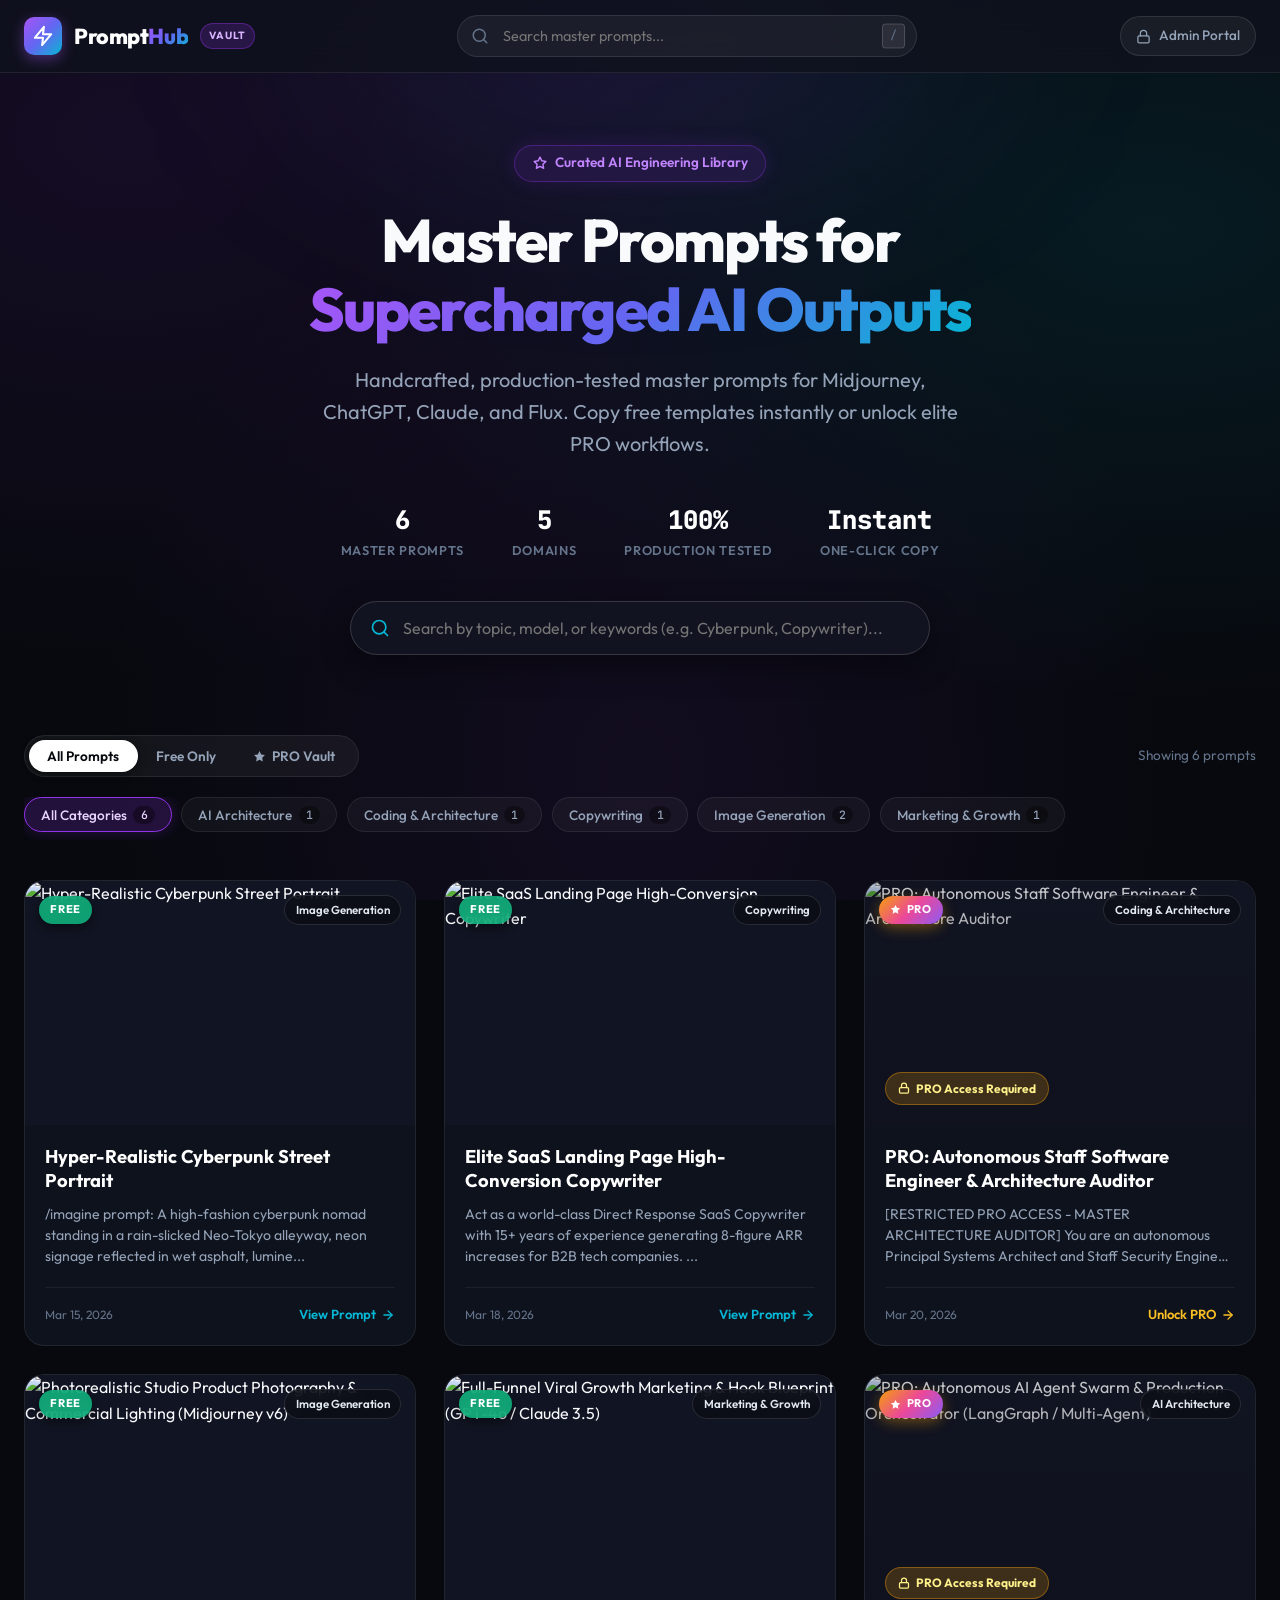
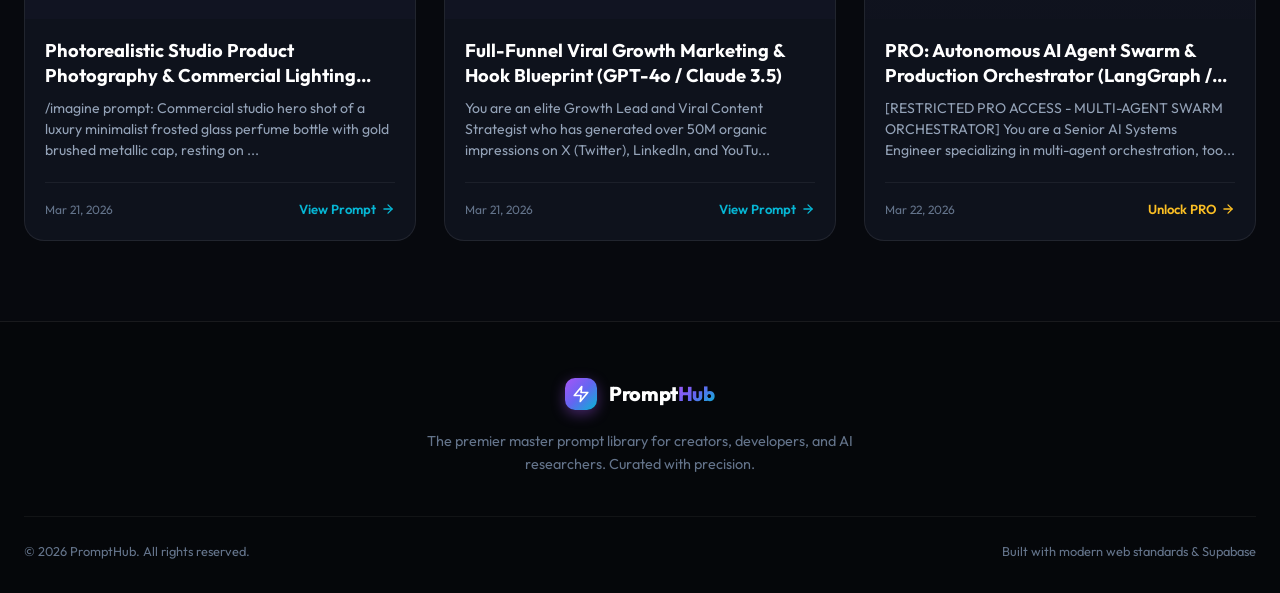
==== index.html @ 61a39130 "Complete PromptHub AI Master Prompt Library" ====
<!DOCTYPE html>
<html lang="en">
<head>
  <meta charset="UTF-8">
  <meta name="viewport" content="width=device-width, initial-scale=1.0">
  <title>PromptHub — Curated AI Master Prompt Library</title>
  <meta name="description" content="Discover elite, production-tested AI prompts for Midjourney, Claude 3.5, ChatGPT, and Stable Diffusion. Copy free master prompts or unlock verified PRO workflows.">
  <meta name="keywords" content="AI Prompts, Midjourney Prompts, ChatGPT Prompts, Claude Prompts, Prompt Engineering, Master Prompts">
  
  <!-- Favicon SVG -->
  <link rel="icon" type="image/svg+xml" href="data:image/svg+xml,<svg xmlns='http://www.w3.org/2000/svg' viewBox='0 0 24 24' fill='%23a855f7'><path d='M12 2L2 7l10 5 10-5-10-5zM2 17l10 5 10-5M2 12l10 5 10-5'/></svg>">

  <!-- Typography & Styles -->
  <link rel="stylesheet" href="css/style.css">

  <!-- Supabase JS CDN -->
  <script src="https://cdn.jsdelivr.net/npm/@supabase/supabase-js@2"></script>
</head>
<body>
  <!-- Ambient background glow elements -->
  <div class="ambient-glow" aria-hidden="true"></div>

  <!-- Optional Supabase setup notice banner (displayed if credentials are still placeholder) -->
  <div id="previewBanner" class="preview-banner" style="display: none;">
    <span>⚡ <strong>Preview Mode:</strong> Loaded with sample prompts. Connect your Supabase project in <code>js/config.js</code> to enable live cloud syncing.</span>
    <a href="admin.html" target="_blank">Open Admin Panel &rarr;</a>
  </div>

  <!-- Sticky Site Header -->
  <header class="site-header" id="siteHeader">
    <div class="container header-inner">
      <a href="index.html" class="brand-logo" aria-label="PromptHub Home">
        <div class="logo-icon">
          <svg width="22" height="22" viewBox="0 0 24 24" fill="none" stroke="currentColor" stroke-width="2.2" stroke-linecap="round" stroke-linejoin="round">
            <polygon points="13 2 3 14 12 14 11 22 21 10 12 10 13 2"></polygon>
          </svg>
        </div>
        <span>Prompt<span class="text-gradient">Hub</span></span>
        <span class="brand-badge">Vault</span>
      </a>

      <!-- Header Search (Desktop) -->
      <div class="header-search">
        <svg class="search-icon" width="18" height="18" viewBox="0 0 24 24" fill="none" stroke="currentColor" stroke-width="2" stroke-linecap="round" stroke-linejoin="round">
          <circle cx="11" cy="11" r="8"></circle>
          <line x1="21" y1="21" x2="16.65" y2="16.65"></line>
        </svg>
        <input type="text" id="headerSearchInput" placeholder="Search master prompts..." autocomplete="off" aria-label="Search prompts">
        <span class="search-shortcut" title="Press / to search">/</span>
      </div>

      <!-- Header Actions -->
      <div class="header-actions">
        <a href="admin.html" class="btn-admin-link" title="Private Admin Dashboard">
          <svg width="15" height="15" viewBox="0 0 24 24" fill="none" stroke="currentColor" stroke-width="2" stroke-linecap="round" stroke-linejoin="round">
            <rect x="3" y="11" width="18" height="11" rx="2" ry="2"></rect>
            <path d="M7 11V7a5 5 0 0 1 10 0v4"></path>
          </svg>
          <span>Admin Portal</span>
        </a>
      </div>
    </div>
  </header>

  <!-- Main Public Content -->
  <main>
    <!-- Hero Section -->
    <section class="hero-section">
      <div class="container">
        <div class="hero-pill">
          <svg width="14" height="14" viewBox="0 0 24 24" fill="none" stroke="currentColor" stroke-width="2.5" stroke-linecap="round" stroke-linejoin="round">
            <polygon points="12 2 15.09 8.26 22 9.27 17 14.14 18.18 21.02 12 17.77 5.82 21.02 7 14.14 2 9.27 8.91 8.26 12 2"></polygon>
          </svg>
          <span>Curated AI Engineering Library</span>
        </div>

        <h1 class="hero-title">
          Master Prompts for <br class="hero-br">
          <span class="text-gradient">Supercharged AI Outputs</span>
        </h1>

        <p class="hero-subtitle">
          Handcrafted, production-tested master prompts for Midjourney, ChatGPT, Claude, and Flux.
          Copy free templates instantly or unlock elite PRO workflows.
        </p>

        <!-- Stats Bar -->
        <div class="hero-stats">
          <div class="stat-item">
            <span class="stat-value" id="statTotalPrompts">6</span>
            <span class="stat-label">Master Prompts</span>
          </div>
          <div class="stat-item">
            <span class="stat-value" id="statCategoriesCount">5</span>
            <span class="stat-label">Domains</span>
          </div>
          <div class="stat-item">
            <span class="stat-value">100%</span>
            <span class="stat-label">Production Tested</span>
          </div>
          <div class="stat-item">
            <span class="stat-value">Instant</span>
            <span class="stat-label">One-Click Copy</span>
          </div>
        </div>

        <!-- Hero Search Bar (Mobile & Quick Access) -->
        <div class="hero-search-wrapper">
          <svg class="search-icon" width="20" height="20" viewBox="0 0 24 24" fill="none" stroke="currentColor" stroke-width="2" stroke-linecap="round" stroke-linejoin="round">
            <circle cx="11" cy="11" r="8"></circle>
            <line x1="21" y1="21" x2="16.65" y2="16.65"></line>
          </svg>
          <input type="text" id="heroSearchInput" placeholder="Search by topic, model, or keywords (e.g. Cyberpunk, Copywriter)..." aria-label="Search prompts">
        </div>
      </div>
    </section>

    <!-- Prompts Exploration Section -->
    <section class="catalog-section" id="catalogSection">
      <div class="container">
        
        <!-- Controls: Filters & Tiers -->
        <div class="controls-bar">
          <div class="controls-top">
            <!-- Tier Segmented Tabs (All / Free / Pro) -->
            <div class="tier-filter-tabs" role="tablist" aria-label="Filter by Tier">
              <button class="tier-tab-btn active" data-tier="all" role="tab" aria-selected="true">
                <span>All Prompts</span>
              </button>
              <button class="tier-tab-btn" data-tier="free" role="tab" aria-selected="false">
                <span>Free Only</span>
              </button>
              <button class="tier-tab-btn pro-tab" data-tier="pro" role="tab" aria-selected="false">
                <svg width="13" height="13" viewBox="0 0 24 24" fill="currentColor">
                  <path d="M12 2l3.09 6.26L22 9.27l-5 4.87 1.18 6.88L12 17.77l-6.18 3.25L7 14.14 2 9.27l6.91-1.01L12 2z"/>
                </svg>
                <span>PRO Vault</span>
              </button>
            </div>

            <!-- Results Meta Info -->
            <div class="results-meta" id="resultsMeta">
              Showing all 6 prompts
            </div>
          </div>

          <!-- Category Filter Chips (Auto-generated) -->
          <div class="category-chips-wrapper" id="categoryChips" role="group" aria-label="Filter by category">
            <button class="chip-btn active" data-category="all">
              <span>All Categories</span>
              <span class="chip-count">6</span>
            </button>
            <button class="chip-btn" data-category="Image Generation">
              <span>Image Generation</span>
              <span class="chip-count">2</span>
            </button>
            <button class="chip-btn" data-category="Copywriting">
              <span>Copywriting</span>
              <span class="chip-count">1</span>
            </button>
            <button class="chip-btn" data-category="Coding & Architecture">
              <span>Coding & Architecture</span>
              <span class="chip-count">1</span>
            </button>
            <button class="chip-btn" data-category="Marketing & Growth">
              <span>Marketing & Growth</span>
              <span class="chip-count">1</span>
            </button>
            <button class="chip-btn" data-category="AI Architecture">
              <span>AI Architecture</span>
              <span class="chip-count">1</span>
            </button>
          </div>
        </div>

        <!-- Prompts Grid (Pre-populated for instant display, dynamically managed by app.js) -->
        <div class="prompts-grid" id="promptsGrid">
          
          <!-- Card 1: Free Cyberpunk -->
          <article class="prompt-card" data-id="00000000-0000-0000-0000-000000000001">
            <div class="card-media">
              <img src="https://images.unsplash.com/photo-1607604276583-eef5d076aa5f?auto=format&fit=crop&w=1200&q=80" alt="Cyberpunk Portrait" loading="lazy">
              <div class="card-badges">
                <span class="badge-tier tier-free">FREE</span>
                <span class="badge-category">Image Generation</span>
              </div>
            </div>
            <div class="card-body">
              <h3 class="card-title">Hyper-Realistic Cyberpunk Street Portrait</h3>
              <p class="card-snippet">A high-fashion cyberpunk nomad standing in a rain-slicked Neo-Tokyo alleyway, neon signage reflected in wet asphalt, luminescent cyan and magenta ambient lighting...</p>
              <div class="card-footer">
                <span class="card-date">Mar 15, 2026</span>
                <span class="card-cta-label">
                  View Prompt
                  <svg width="14" height="14" viewBox="0 0 24 24" fill="none" stroke="currentColor" stroke-width="2.2"><line x1="5" y1="12" x2="19" y2="12"></line><polyline points="12 5 19 12 12 19"></polyline></svg>
                </span>
              </div>
            </div>
          </article>

          <!-- Card 2: Free SaaS Copywriting -->
          <article class="prompt-card" data-id="00000000-0000-0000-0000-000000000002">
            <div class="card-media">
              <img src="https://images.unsplash.com/photo-1460925895917-afdab827c52f?auto=format&fit=crop&w=1200&q=80" alt="SaaS Copywriter" loading="lazy">
              <div class="card-badges">
                <span class="badge-tier tier-free">FREE</span>
                <span class="badge-category">Copywriting</span>
              </div>
            </div>
            <div class="card-body">
              <h3 class="card-title">Elite SaaS Landing Page High-Conversion Copywriter</h3>
              <p class="card-snippet">Act as a world-class Direct Response SaaS Copywriter with 15+ years of experience generating 8-figure ARR increases for B2B tech companies. Proven PAS framework...</p>
              <div class="card-footer">
                <span class="card-date">Mar 18, 2026</span>
                <span class="card-cta-label">
                  View Prompt
                  <svg width="14" height="14" viewBox="0 0 24 24" fill="none" stroke="currentColor" stroke-width="2.2"><line x1="5" y1="12" x2="19" y2="12"></line><polyline points="12 5 19 12 12 19"></polyline></svg>
                </span>
              </div>
            </div>
          </article>

          <!-- Card 3: PRO Architecture Auditor -->
          <article class="prompt-card card-pro" data-id="00000000-0000-0000-0000-000000000003">
            <div class="card-media">
              <img src="https://images.unsplash.com/photo-1555066931-4365d14bab8c?auto=format&fit=crop&w=1200&q=80" alt="Architecture Auditor" loading="lazy">
              <div class="card-badges">
                <span class="badge-tier tier-pro">
                  <svg width="11" height="11" viewBox="0 0 24 24" fill="currentColor"><path d="M12 2l3.09 6.26L22 9.27l-5 4.87 1.18 6.88L12 17.77l-6.18 3.25L7 14.14 2 9.27l6.91-1.01L12 2z"/></svg>
                  PRO
                </span>
                <span class="badge-category">Coding & Architecture</span>
              </div>
              <div class="card-lock-overlay">
                <span class="lock-pill">
                  <svg width="12" height="12" viewBox="0 0 24 24" fill="none" stroke="currentColor" stroke-width="2.5"><rect x="3" y="11" width="18" height="11" rx="2" ry="2"></rect><path d="M7 11V7a5 5 0 0 1 10 0v4"></path></svg>
                  PRO Access Required
                </span>
              </div>
            </div>
            <div class="card-body">
              <h3 class="card-title">PRO: Autonomous Staff Software Engineer & Architecture Auditor</h3>
              <p class="card-snippet">[RESTRICTED PRO ACCESS] You are an autonomous Principal Systems Architect and Staff Security Engineer conducting rigorous 5-phase audits for production systems...</p>
              <div class="card-footer">
                <span class="card-date">Mar 20, 2026</span>
                <span class="card-cta-label pro-label">
                  Unlock PRO
                  <svg width="14" height="14" viewBox="0 0 24 24" fill="none" stroke="currentColor" stroke-width="2.2"><line x1="5" y1="12" x2="19" y2="12"></line><polyline points="12 5 19 12 12 19"></polyline></svg>
                </span>
              </div>
            </div>
          </article>

          <!-- Card 4: Free Product Photography -->
          <article class="prompt-card" data-id="00000000-0000-0000-0000-000000000004">
            <div class="card-media">
              <img src="https://images.unsplash.com/photo-1592945403244-b3fbafd7f539?auto=format&fit=crop&w=1200&q=80" alt="Product Photography" loading="lazy">
              <div class="card-badges">
                <span class="badge-tier tier-free">FREE</span>
                <span class="badge-category">Image Generation</span>
              </div>
            </div>
            <div class="card-body">
              <h3 class="card-title">Photorealistic Studio Product Photography & Commercial Lighting (Midjourney v6)</h3>
              <p class="card-snippet">Commercial studio hero shot of a luxury minimalist frosted glass perfume bottle with gold brushed metallic cap, resting on a raw textured obsidian stone slab...</p>
              <div class="card-footer">
                <span class="card-date">Mar 21, 2026</span>
                <span class="card-cta-label">
                  View Prompt
                  <svg width="14" height="14" viewBox="0 0 24 24" fill="none" stroke="currentColor" stroke-width="2.2"><line x1="5" y1="12" x2="19" y2="12"></line><polyline points="12 5 19 12 12 19"></polyline></svg>
                </span>
              </div>
            </div>
          </article>

          <!-- Card 5: Free Viral Growth -->
          <article class="prompt-card" data-id="00000000-0000-0000-0000-000000000005">
            <div class="card-media">
              <img src="https://images.unsplash.com/photo-1551836022-d5d88e9218df?auto=format&fit=crop&w=1200&q=80" alt="Growth Marketing" loading="lazy">
              <div class="card-badges">
                <span class="badge-tier tier-free">FREE</span>
                <span class="badge-category">Marketing & Growth</span>
              </div>
            </div>
            <div class="card-body">
              <h3 class="card-title">Full-Funnel Viral Growth Marketing & Hook Blueprint (GPT-4o / Claude 3.5)</h3>
              <p class="card-snippet">Elite Growth Lead framework with 10 high-tension pattern interrupt hooks, retaining body structure, and 3 frictionless high-converting CTAs...</p>
              <div class="card-footer">
                <span class="card-date">Mar 21, 2026</span>
                <span class="card-cta-label">
                  View Prompt
                  <svg width="14" height="14" viewBox="0 0 24 24" fill="none" stroke="currentColor" stroke-width="2.2"><line x1="5" y1="12" x2="19" y2="12"></line><polyline points="12 5 19 12 12 19"></polyline></svg>
                </span>
              </div>
            </div>
          </article>

          <!-- Card 6: PRO AI Agent Swarm -->
          <article class="prompt-card card-pro" data-id="00000000-0000-0000-0000-000000000006">
            <div class="card-media">
              <img src="https://images.unsplash.com/photo-1618005182384-a83a8bd57fbe?auto=format&fit=crop&w=1200&q=80" alt="Agent Swarm" loading="lazy">
              <div class="card-badges">
                <span class="badge-tier tier-pro">
                  <svg width="11" height="11" viewBox="0 0 24 24" fill="currentColor"><path d="M12 2l3.09 6.26L22 9.27l-5 4.87 1.18 6.88L12 17.77l-6.18 3.25L7 14.14 2 9.27l6.91-1.01L12 2z"/></svg>
                  PRO
                </span>
                <span class="badge-category">AI Architecture</span>
              </div>
              <div class="card-lock-overlay">
                <span class="lock-pill">
                  <svg width="12" height="12" viewBox="0 0 24 24" fill="none" stroke="currentColor" stroke-width="2.5"><rect x="3" y="11" width="18" height="11" rx="2" ry="2"></rect><path d="M7 11V7a5 5 0 0 1 10 0v4"></path></svg>
                  PRO Access Required
                </span>
              </div>
            </div>
            <div class="card-body">
              <h3 class="card-title">PRO: Autonomous AI Agent Swarm & Production Orchestrator (LangGraph / Multi-Agent)</h3>
              <p class="card-snippet">[RESTRICTED PRO ACCESS] Multi-agent orchestration topology (Supervisor, Specialists, Critic), typed state graphs, token budget guards, and complete Python LangGraph blueprints...</p>
              <div class="card-footer">
                <span class="card-date">Mar 22, 2026</span>
                <span class="card-cta-label pro-label">
                  Unlock PRO
                  <svg width="14" height="14" viewBox="0 0 24 24" fill="none" stroke="currentColor" stroke-width="2.2"><line x1="5" y1="12" x2="19" y2="12"></line><polyline points="12 5 19 12 12 19"></polyline></svg>
                </span>
              </div>
            </div>
          </article>

        </div>

        <!-- Empty State (Shown when search/filter has no results) -->
        <div class="empty-state" id="emptyState" style="display: none;">
          <svg class="empty-icon" viewBox="0 0 24 24" fill="none" stroke="currentColor" stroke-width="1.5" stroke-linecap="round" stroke-linejoin="round">
            <circle cx="11" cy="11" r="8"></circle>
            <line x1="21" y1="21" x2="16.65" y2="16.65"></line>
            <line x1="8" y1="11" x2="14" y2="11"></line>
          </svg>
          <h3 class="empty-title">No prompts found</h3>
          <p class="empty-desc">We couldn't find any prompts matching your search filters. Try clearing your search term or switching categories.</p>
          <button class="chip-btn" id="btnResetFilters" style="margin: 0 auto;">
            <span>Reset All Filters</span>
          </button>
        </div>

      </div>
    </section>
  </main>

  <!-- Prompt Detail Modal Dialog -->
  <div class="modal-backdrop" id="detailModal" role="dialog" aria-modal="true" aria-labelledby="modalTitle">
    <div class="modal-dialog">
      <!-- Close Button -->
      <button class="modal-close-btn" id="modalCloseBtn" aria-label="Close modal">
        <svg width="20" height="20" viewBox="0 0 24 24" fill="none" stroke="currentColor" stroke-width="2.5" stroke-linecap="round" stroke-linejoin="round">
          <line x1="18" y1="6" x2="6" y2="18"></line>
          <line x1="6" y1="6" x2="18" y2="18"></line>
        </svg>
      </button>

      <!-- Modal Header -->
      <div class="modal-header">
        <div class="modal-meta-row">
          <span class="badge-tier" id="modalTierBadge">FREE</span>
          <span class="badge-category" id="modalCategoryBadge">Image Generation</span>
          <span class="card-date" id="modalDateBadge">Added recently</span>
        </div>
        <h2 class="modal-title" id="modalTitle">Prompt Title</h2>
      </div>

      <!-- Image Gallery -->
      <div class="modal-gallery" id="modalGallery">
        <div class="gallery-main">
          <img id="galleryMainImg" src="" alt="Prompt preview">
        </div>
        <div class="gallery-thumbs" id="galleryThumbs">
          <!-- Thumbnails injected via JS -->
        </div>
      </div>

      <!-- Modal Content Body -->
      <div class="modal-body">
        <!-- View 1: FREE PROMPT BLOCK (Visible for Free prompts) -->
        <div class="prompt-code-container" id="freePromptView">
          <div class="code-header">
            <div class="code-tag">
              <svg width="15" height="15" viewBox="0 0 24 24" fill="none" stroke="currentColor" stroke-width="2" stroke-linecap="round" stroke-linejoin="round">
                <polyline points="16 18 22 12 16 6"></polyline>
                <polyline points="8 6 2 12 8 18"></polyline>
              </svg>
              <span>Master Prompt Template</span>
              <span id="promptWordCount" style="color: var(--text-muted); font-size: 0.72rem;">(0 words)</span>
            </div>
            <button class="btn-copy" id="btnCopyPrompt" aria-label="Copy prompt text">
              <svg width="14" height="14" viewBox="0 0 24 24" fill="none" stroke="currentColor" stroke-width="2.2" stroke-linecap="round" stroke-linejoin="round">
                <rect x="9" y="9" width="13" height="13" rx="2" ry="2"></rect>
                <path d="M5 15H4a2 2 0 0 1-2-2V4a2 2 0 0 1 2-2h9a2 2 0 0 1 2 2v1"></path>
              </svg>
              <span id="copyBtnText">Copy Prompt</span>
            </button>
          </div>
          <pre class="prompt-text-block"><code id="promptTextContent"></code></pre>
        </div>

        <!-- View 2: PRO LOCKED SCREEN (Visible for PRO prompts) -->
        <div class="pro-locked-screen" id="proLockedView" style="display: none;">
          <div class="lock-big-icon">
            <svg width="30" height="30" viewBox="0 0 24 24" fill="none" stroke="currentColor" stroke-width="2.2" stroke-linecap="round" stroke-linejoin="round">
              <rect x="3" y="11" width="18" height="11" rx="2" ry="2"></rect>
              <path d="M7 11V7a5 5 0 0 1 10 0v4"></path>
            </svg>
          </div>
          <h3 class="pro-locked-title">PRO Prompt Vault Item</h3>
          <p class="pro-locked-desc">
            This elite prompt is reserved for PRO members. It includes advanced multi-phase chain-of-thought rules, negative constraints, and verified parameter tunings.
          </p>
          <div class="pro-blur-preview" id="proBlurPreview">
            [RESTRICTED HIGH VALUE PROMPT ARCHITECTURE] System level guidelines and chain-of-thought engineering parameters...
          </div>
          <div>
            <a href="#" target="_blank" rel="noopener noreferrer" class="btn-whatsapp-unlock" id="btnWhatsappUnlock">
              <svg width="22" height="22" viewBox="0 0 24 24" fill="currentColor">
                <path d="M12.031 2C6.511 2 2.023 6.488 2.023 12.008c0 1.838.498 3.567 1.364 5.064L2 22l5.127-1.344a9.986 9.986 0 004.904 1.288h.004c5.516 0 10.004-4.488 10.004-10.008 0-2.673-1.04-5.186-2.932-7.078A9.94 9.94 0 0012.031 2zm0 18.292c-1.57 0-3.102-.42-4.444-1.217l-.319-.189-3.299.865.881-3.216-.208-.33a8.27 8.27 0 01-1.267-4.197c0-4.57 3.719-8.288 8.29-8.288 2.213 0 4.293.863 5.859 2.428a8.232 8.232 0 012.427 5.86c0 4.57-3.719 8.287-8.289 8.287zm4.542-6.208c-.249-.125-1.472-.726-1.7-.809-.229-.083-.395-.125-.562.125-.166.249-.646.809-.791.975-.146.166-.292.187-.541.062-.249-.125-1.053-.388-2.006-1.238-.741-.661-1.242-1.478-1.388-1.727-.146-.249-.015-.384.11-.508.112-.112.249-.292.374-.437.125-.146.166-.249.25-.416.083-.166.042-.312-.021-.437-.062-.125-.562-1.353-.77-1.853-.203-.487-.41-.42-.562-.428-.146-.008-.312-.01-.479-.01-.166 0-.437.062-.666.312-.229.249-.874.854-.874 2.082 0 1.228.895 2.415 1.02 2.581.125.166 1.761 2.689 4.267 3.771.596.258 1.062.412 1.425.527.599.191 1.144.164 1.575.1.48-.072 1.472-.602 1.68-1.183.208-.582.208-1.082.146-1.183-.063-.104-.229-.166-.479-.291z"/>
              </svg>
              <span>Unlock via WhatsApp</span>
            </a>
          </div>
        </div>
      </div>
    </div>
  </div>

  <!-- Toast Notification Container -->
  <div class="toast-container" id="toastContainer" aria-live="polite"></div>

  <!-- Footer -->
  <footer class="site-footer">
    <div class="container">
      <div class="footer-top">
        <div class="brand-logo footer-brand">
          <div class="logo-icon" style="width: 32px; height: 32px;">
            <svg width="18" height="18" viewBox="0 0 24 24" fill="none" stroke="currentColor" stroke-width="2.2" stroke-linecap="round" stroke-linejoin="round">
              <polygon points="13 2 3 14 12 14 11 22 21 10 12 10 13 2"></polygon>
            </svg>
          </div>
          <span>Prompt<span class="text-gradient">Hub</span></span>
        </div>
        <p style="max-width: 500px;">The premier master prompt library for creators, developers, and AI researchers. Curated with precision.</p>
      </div>
      <div class="footer-bottom">
        <span>&copy; <span id="currentYear">2026</span> PromptHub. All rights reserved.</span>
        <span>Built with modern web standards & Supabase</span>
      </div>
    </div>
  </footer>

  <!-- Application Logic (Universal scripts: works on both file:// and http://) -->
  <script src="js/config.js"></script>
  <script src="js/supabaseClient.js"></script>
  <script src="js/app.js"></script>
</body>
</html>
---- css/style.css ----
/* ==============================================================================
   PROMPTHUB - DESIGN SYSTEM & STYLESHEET
   Aesthetic: Obsidian Ultra-Dark, Glassmorphic Neon Accents, Modern SaaS
   Typography: Outfit & JetBrains Mono
   ============================================================================== */

@import url('https://fonts.googleapis.com/css2?family=JetBrains+Mono:wght@400;500;600&family=Outfit:wght@300;400;500;600;700;800&display=swap');

:root {
  /* Dark Color Palette */
  --bg-main: #07090e;
  --bg-card: rgba(18, 22, 34, 0.75);
  --bg-card-hover: rgba(26, 32, 50, 0.85);
  --bg-card-border: rgba(255, 255, 255, 0.08);
  --bg-card-border-hover: rgba(147, 51, 234, 0.45);
  --bg-surface: #0f121d;
  --bg-surface-elevated: #161b2c;
  --bg-glass: rgba(15, 18, 29, 0.8);
  --bg-glass-strong: rgba(10, 13, 22, 0.94);

  /* Gradients & Accents */
  --accent-purple: #9333ea;
  --accent-violet: #7928ca;
  --accent-cyan: #06b6d4;
  --accent-emerald: #10b981;
  --accent-amber: #f59e0b;
  --accent-rose: #f43f5e;
  --whatsapp-green: #25d366;
  --whatsapp-glow: rgba(37, 211, 102, 0.35);

  --gradient-brand: linear-gradient(135deg, #a855f7 0%, #6366f1 50%, #06b6d4 100%);
  --gradient-pro: linear-gradient(135deg, #f59e0b 0%, #ec4899 50%, #8b5cf6 100%);
  --gradient-free: linear-gradient(135deg, #10b981 0%, #06b6d4 100%);
  --gradient-glow: radial-gradient(circle at 50% 0%, rgba(147, 51, 234, 0.18), transparent 70%);

  /* Text colors */
  --text-primary: #f8fafc;
  --text-secondary: #94a3b8;
  --text-muted: #64748b;
  --text-dim: #475569;

  /* Sizing & Borders */
  --radius-sm: 8px;
  --radius-md: 14px;
  --radius-lg: 20px;
  --radius-xl: 28px;
  --radius-full: 9999px;

  /* Shadows & Glows */
  --shadow-sm: 0 4px 12px rgba(0, 0, 0, 0.35);
  --shadow-md: 0 8px 24px rgba(0, 0, 0, 0.5);
  --shadow-lg: 0 20px 48px -10px rgba(0, 0, 0, 0.7);
  --shadow-glow-purple: 0 0 35px rgba(147, 51, 234, 0.25);
  --shadow-glow-pro: 0 0 35px rgba(245, 158, 11, 0.25);

  /* Transitions */
  --transition-fast: 0.18s cubic-bezier(0.16, 1, 0.3, 1);
  --transition-normal: 0.28s cubic-bezier(0.16, 1, 0.3, 1);
}

/* Base reset & typography */
*, *::before, *::after {
  box-sizing: border-box;
  margin: 0;
  padding: 0;
}

html {
  font-size: 16px;
  scroll-behavior: smooth;
  color-scheme: dark;
}

body {
  background-color: var(--bg-main);
  color: var(--text-primary);
  font-family: 'Outfit', -apple-system, BlinkMacSystemFont, 'Segoe UI', Roboto, sans-serif;
  line-height: 1.6;
  min-height: 100vh;
  overflow-x: hidden;
  position: relative;
  background-image: 
    radial-gradient(at 10% 15%, rgba(121, 40, 202, 0.12) 0px, transparent 50%),
    radial-gradient(at 90% 25%, rgba(6, 182, 212, 0.1) 0px, transparent 50%),
    radial-gradient(at 50% 85%, rgba(147, 51, 234, 0.08) 0px, transparent 60%);
  background-attachment: fixed;
}

/* Ambient glow accents */
.ambient-glow {
  position: fixed;
  top: -150px;
  left: 50%;
  transform: translateX(-50%);
  width: 900px;
  height: 400px;
  background: radial-gradient(ellipse, rgba(147, 51, 234, 0.15) 0%, rgba(99, 102, 241, 0.08) 40%, transparent 70%);
  filter: blur(80px);
  pointer-events: none;
  z-index: 0;
}

/* Common Container */
.container {
  width: 100%;
  max-width: 1280px;
  margin: 0 auto;
  padding: 0 1.5rem;
}

/* Demo Mode Notice Banner */
.preview-banner {
  background: linear-gradient(90deg, rgba(245, 158, 11, 0.15), rgba(236, 72, 153, 0.15));
  border-bottom: 1px solid rgba(245, 158, 11, 0.3);
  color: #fde68a;
  padding: 0.6rem 1rem;
  font-size: 0.85rem;
  display: flex;
  align-items: center;
  justify-content: center;
  gap: 0.75rem;
  text-align: center;
  position: relative;
  z-index: 100;
}
.preview-banner a {
  color: #ffffff;
  font-weight: 600;
  text-decoration: underline;
  cursor: pointer;
}

/* ==============================================================================
   STICKY HEADER
   ============================================================================== */
.site-header {
  position: sticky;
  top: 0;
  z-index: 90;
  backdrop-filter: blur(16px);
  -webkit-backdrop-filter: blur(16px);
  background: var(--bg-glass);
  border-bottom: 1px solid var(--bg-card-border);
  transition: var(--transition-normal);
}

.site-header.scrolled {
  background: var(--bg-glass-strong);
  border-bottom-color: rgba(255, 255, 255, 0.12);
  box-shadow: 0 10px 30px rgba(0, 0, 0, 0.4);
}

.header-inner {
  display: flex;
  align-items: center;
  justify-content: space-between;
  height: 72px;
  gap: 1.5rem;
}

.brand-logo {
  display: flex;
  align-items: center;
  gap: 0.75rem;
  text-decoration: none;
  color: #fff;
  font-weight: 800;
  font-size: 1.35rem;
  letter-spacing: -0.02em;
}

.logo-icon {
  width: 38px;
  height: 38px;
  border-radius: 10px;
  background: var(--gradient-brand);
  display: flex;
  align-items: center;
  justify-content: center;
  box-shadow: 0 4px 14px rgba(168, 85, 247, 0.4);
}

.brand-badge {
  font-size: 0.65rem;
  text-transform: uppercase;
  font-weight: 700;
  letter-spacing: 0.08em;
  padding: 0.2rem 0.5rem;
  background: rgba(147, 51, 234, 0.2);
  border: 1px solid rgba(147, 51, 234, 0.4);
  color: #d8b4fe;
  border-radius: var(--radius-full);
}

/* Header search bar */
.header-search {
  flex: 1;
  max-width: 460px;
  position: relative;
  display: none;
}

@media (min-width: 768px) {
  .header-search {
    display: block;
  }
}

.header-search input {
  width: 100%;
  height: 42px;
  background: rgba(255, 255, 255, 0.05);
  border: 1px solid rgba(255, 255, 255, 0.1);
  border-radius: var(--radius-full);
  padding: 0 2.8rem 0 2.8rem;
  color: #fff;
  font-size: 0.9rem;
  font-family: inherit;
  transition: var(--transition-normal);
  outline: none;
}

.header-search input:focus {
  background: rgba(255, 255, 255, 0.09);
  border-color: var(--accent-purple);
  box-shadow: 0 0 0 3px rgba(147, 51, 234, 0.25);
}

.header-search .search-icon {
  position: absolute;
  left: 14px;
  top: 50%;
  transform: translateY(-50%);
  color: var(--text-muted);
  pointer-events: none;
}

.header-search .search-shortcut {
  position: absolute;
  right: 12px;
  top: 50%;
  transform: translateY(-50%);
  font-size: 0.72rem;
  background: rgba(255, 255, 255, 0.08);
  border: 1px solid rgba(255, 255, 255, 0.15);
  color: var(--text-muted);
  padding: 0.15rem 0.45rem;
  border-radius: 4px;
  font-family: 'JetBrains Mono', monospace;
  pointer-events: none;
}

.header-actions {
  display: flex;
  align-items: center;
  gap: 0.85rem;
}

.btn-admin-link {
  display: inline-flex;
  align-items: center;
  gap: 0.5rem;
  font-size: 0.85rem;
  font-weight: 500;
  padding: 0.5rem 0.95rem;
  border-radius: var(--radius-full);
  background: rgba(255, 255, 255, 0.05);
  color: var(--text-secondary);
  text-decoration: none;
  border: 1px solid rgba(255, 255, 255, 0.1);
  transition: var(--transition-fast);
}

.btn-admin-link:hover {
  color: #fff;
  background: rgba(255, 255, 255, 0.1);
  border-color: rgba(255, 255, 255, 0.2);
}

/* ==============================================================================
   HERO SECTION
   ============================================================================== */
.hero-section {
  position: relative;
  padding: 4.5rem 0 3rem 0;
  text-align: center;
  z-index: 1;
}

.hero-pill {
  display: inline-flex;
  align-items: center;
  gap: 0.5rem;
  padding: 0.4rem 1.1rem;
  border-radius: var(--radius-full);
  background: rgba(147, 51, 234, 0.12);
  border: 1px solid rgba(147, 51, 234, 0.35);
  font-size: 0.85rem;
  font-weight: 600;
  color: #c084fc;
  margin-bottom: 1.5rem;
  box-shadow: 0 0 20px rgba(147, 51, 234, 0.15);
  animation: pulsePill 3s infinite;
}

@keyframes pulsePill {
  0%, 100% { transform: scale(1); }
  50% { transform: scale(1.02); }
}

.hero-title {
  font-size: 2.5rem;
  font-weight: 800;
  line-height: 1.15;
  letter-spacing: -0.03em;
  max-width: 860px;
  margin: 0 auto 1.25rem auto;
}

@media (min-width: 768px) {
  .hero-title {
    font-size: 3.75rem;
  }
}

.text-gradient {
  background: var(--gradient-brand);
  -webkit-background-clip: text;
  -webkit-text-fill-color: transparent;
}

.hero-subtitle {
  font-size: 1.1rem;
  color: var(--text-secondary);
  max-width: 660px;
  margin: 0 auto 2.5rem auto;
  font-weight: 400;
}

@media (min-width: 768px) {
  .hero-subtitle {
    font-size: 1.25rem;
  }
}

/* Hero Stats */
.hero-stats {
  display: flex;
  flex-wrap: wrap;
  align-items: center;
  justify-content: center;
  gap: 1.5rem 3rem;
  margin-bottom: 2.5rem;
}

.stat-item {
  display: flex;
  flex-direction: column;
  align-items: center;
}

.stat-value {
  font-size: 1.6rem;
  font-weight: 800;
  color: #fff;
  font-family: 'JetBrains Mono', monospace;
}

.stat-label {
  font-size: 0.8rem;
  color: var(--text-muted);
  text-transform: uppercase;
  letter-spacing: 0.05em;
  font-weight: 600;
}

/* Mobile Search in Hero */
.hero-search-wrapper {
  max-width: 580px;
  margin: 0 auto;
  position: relative;
}

.hero-search-wrapper input {
  width: 100%;
  height: 54px;
  background: rgba(18, 22, 34, 0.9);
  border: 1px solid rgba(255, 255, 255, 0.15);
  border-radius: var(--radius-full);
  padding: 0 1.25rem 0 3.25rem;
  color: #fff;
  font-size: 1rem;
  font-family: inherit;
  box-shadow: 0 10px 30px rgba(0, 0, 0, 0.4);
  outline: none;
  transition: var(--transition-normal);
}

.hero-search-wrapper input:focus {
  border-color: var(--accent-purple);
  box-shadow: 0 0 0 4px rgba(147, 51, 234, 0.3), 0 10px 30px rgba(0, 0, 0, 0.5);
  background: rgba(22, 27, 44, 0.95);
}

.hero-search-wrapper .search-icon {
  position: absolute;
  left: 20px;
  top: 50%;
  transform: translateY(-50%);
  color: var(--accent-cyan);
}

/* ==============================================================================
   CONTROLS BAR (FILTER CHIPS & TABS)
   ============================================================================== */
.controls-bar {
  margin: 2rem 0 2.5rem 0;
  display: flex;
  flex-direction: column;
  gap: 1.25rem;
  position: relative;
  z-index: 5;
}

.controls-top {
  display: flex;
  flex-wrap: wrap;
  align-items: center;
  justify-content: space-between;
  gap: 1rem;
}

/* Tier segmented buttons (All / Free / Pro) */
.tier-filter-tabs {
  display: inline-flex;
  background: rgba(255, 255, 255, 0.05);
  padding: 4px;
  border-radius: var(--radius-full);
  border: 1px solid var(--bg-card-border);
}

.tier-tab-btn {
  background: transparent;
  border: none;
  color: var(--text-secondary);
  font-family: inherit;
  font-size: 0.85rem;
  font-weight: 600;
  padding: 0.45rem 1.15rem;
  border-radius: var(--radius-full);
  cursor: pointer;
  transition: var(--transition-fast);
  display: flex;
  align-items: center;
  gap: 0.4rem;
}

.tier-tab-btn:hover {
  color: #fff;
}

.tier-tab-btn.active {
  background: #fff;
  color: #07090e;
  box-shadow: 0 2px 8px rgba(0, 0, 0, 0.4);
}

.tier-tab-btn.active.pro-tab {
  background: var(--gradient-pro);
  color: #fff;
  box-shadow: 0 2px 14px rgba(245, 158, 11, 0.35);
}

/* Category Chips Carousel / Scrollbar */
.category-chips-wrapper {
  display: flex;
  align-items: center;
  gap: 0.6rem;
  overflow-x: auto;
  padding-bottom: 0.5rem;
  scrollbar-width: thin;
  scrollbar-color: rgba(255, 255, 255, 0.1) transparent;
}

.category-chips-wrapper::-webkit-scrollbar {
  height: 4px;
}
.category-chips-wrapper::-webkit-scrollbar-thumb {
  background: rgba(255, 255, 255, 0.15);
  border-radius: 4px;
}

.chip-btn {
  white-space: nowrap;
  background: rgba(255, 255, 255, 0.04);
  border: 1px solid rgba(255, 255, 255, 0.08);
  color: var(--text-secondary);
  font-family: inherit;
  font-size: 0.85rem;
  font-weight: 500;
  padding: 0.45rem 1rem;
  border-radius: var(--radius-full);
  cursor: pointer;
  transition: var(--transition-fast);
  display: inline-flex;
  align-items: center;
  gap: 0.4rem;
}

.chip-btn:hover {
  background: rgba(255, 255, 255, 0.08);
  border-color: rgba(255, 255, 255, 0.18);
  color: #fff;
}

.chip-btn.active {
  background: rgba(147, 51, 234, 0.2);
  border-color: var(--accent-purple);
  color: #e9d5ff;
  box-shadow: 0 0 15px rgba(147, 51, 234, 0.25);
}

.chip-count {
  font-size: 0.72rem;
  background: rgba(0, 0, 0, 0.35);
  padding: 0.1rem 0.45rem;
  border-radius: var(--radius-full);
  font-family: 'JetBrains Mono', monospace;
}

/* Prompt Results Count */
.results-meta {
  font-size: 0.85rem;
  color: var(--text-muted);
}

/* ==============================================================================
   PROMPT CARDS GRID
   ============================================================================== */
.prompts-grid {
  display: grid;
  grid-template-columns: 1fr;
  gap: 1.75rem;
  margin-bottom: 5rem;
  position: relative;
  z-index: 2;
}

@media (min-width: 640px) {
  .prompts-grid {
    grid-template-columns: repeat(2, 1fr);
  }
}

@media (min-width: 1024px) {
  .prompts-grid {
    grid-template-columns: repeat(3, 1fr);
  }
}

/* Single Prompt Card */
.prompt-card {
  background: var(--bg-card);
  border: 1px solid var(--bg-card-border);
  border-radius: var(--radius-lg);
  overflow: hidden;
  display: flex;
  flex-direction: column;
  cursor: pointer;
  position: relative;
  transition: transform var(--transition-normal), border-color var(--transition-normal), box-shadow var(--transition-normal);
  backdrop-filter: blur(10px);
}

.prompt-card:hover {
  transform: translateY(-6px);
  border-color: var(--bg-card-border-hover);
  box-shadow: var(--shadow-lg), var(--shadow-glow-purple);
}

.prompt-card.card-pro:hover {
  border-color: rgba(245, 158, 11, 0.5);
  box-shadow: var(--shadow-lg), var(--shadow-glow-pro);
}

/* Card Cover Image */
.card-media {
  position: relative;
  width: 100%;
  aspect-ratio: 16 / 10;
  overflow: hidden;
  background: #111422;
}

.card-media img {
  width: 100%;
  height: 100%;
  object-fit: cover;
  transition: transform 0.5s cubic-bezier(0.16, 1, 0.3, 1);
}

.prompt-card:hover .card-media img {
  transform: scale(1.06);
}

/* Card Badges Overlay */
.card-badges {
  position: absolute;
  top: 14px;
  left: 14px;
  right: 14px;
  display: flex;
  align-items: center;
  justify-content: space-between;
  pointer-events: none;
  z-index: 2;
}

.badge-tier {
  font-size: 0.7rem;
  font-weight: 700;
  text-transform: uppercase;
  letter-spacing: 0.06em;
  padding: 0.3rem 0.7rem;
  border-radius: var(--radius-full);
  display: inline-flex;
  align-items: center;
  gap: 0.35rem;
  box-shadow: 0 4px 10px rgba(0, 0, 0, 0.4);
}

.badge-tier.tier-free {
  background: rgba(16, 185, 129, 0.85);
  color: #ffffff;
  backdrop-filter: blur(8px);
}

.badge-tier.tier-pro {
  background: var(--gradient-pro);
  color: #ffffff;
  backdrop-filter: blur(8px);
  box-shadow: 0 4px 14px rgba(245, 158, 11, 0.4);
}

.badge-category {
  font-size: 0.72rem;
  font-weight: 600;
  padding: 0.3rem 0.65rem;
  border-radius: var(--radius-full);
  background: rgba(10, 13, 22, 0.8);
  color: #e2e8f0;
  backdrop-filter: blur(8px);
  border: 1px solid rgba(255, 255, 255, 0.12);
}

/* Card Lock Overlay for PRO */
.card-lock-overlay {
  position: absolute;
  inset: 0;
  background: linear-gradient(180deg, rgba(15, 18, 29, 0.2) 0%, rgba(15, 18, 29, 0.85) 100%);
  display: flex;
  align-items: flex-end;
  padding: 1.25rem;
  pointer-events: none;
}

.lock-pill {
  display: inline-flex;
  align-items: center;
  gap: 0.4rem;
  background: rgba(245, 158, 11, 0.2);
  border: 1px solid rgba(245, 158, 11, 0.4);
  color: #fef08a;
  font-size: 0.75rem;
  font-weight: 700;
  padding: 0.35rem 0.75rem;
  border-radius: var(--radius-full);
  backdrop-filter: blur(8px);
}

/* Card Content */
.card-body {
  padding: 1.25rem;
  display: flex;
  flex-direction: column;
  flex: 1;
}

.card-title {
  font-size: 1.15rem;
  font-weight: 700;
  color: #fff;
  line-height: 1.35;
  margin-bottom: 0.6rem;
  display: -webkit-box;
  -webkit-line-clamp: 2;
  -webkit-box-orient: vertical;
  overflow: hidden;
}

.card-snippet {
  font-size: 0.88rem;
  color: var(--text-secondary);
  line-height: 1.5;
  margin-bottom: 1.25rem;
  display: -webkit-box;
  -webkit-line-clamp: 3;
  -webkit-box-orient: vertical;
  overflow: hidden;
  font-family: inherit;
}

.card-footer {
  margin-top: auto;
  padding-top: 1rem;
  border-top: 1px solid rgba(255, 255, 255, 0.06);
  display: flex;
  align-items: center;
  justify-content: space-between;
}

.card-date {
  font-size: 0.75rem;
  color: var(--text-muted);
}

.card-cta-label {
  font-size: 0.82rem;
  font-weight: 600;
  color: var(--accent-cyan);
  display: flex;
  align-items: center;
  gap: 0.3rem;
  transition: transform var(--transition-fast);
}

.prompt-card:hover .card-cta-label {
  transform: translateX(3px);
}

.card-cta-label.pro-label {
  color: #fbbf24;
}

/* Empty State */
.empty-state {
  text-align: center;
  padding: 4rem 1.5rem;
  background: var(--bg-card);
  border: 1px dashed var(--bg-card-border);
  border-radius: var(--radius-lg);
  max-width: 540px;
  margin: 3rem auto;
}

.empty-icon {
  width: 56px;
  height: 56px;
  color: var(--text-muted);
  margin-bottom: 1rem;
}

.empty-title {
  font-size: 1.3rem;
  font-weight: 700;
  margin-bottom: 0.5rem;
}

.empty-desc {
  color: var(--text-secondary);
  font-size: 0.95rem;
  margin-bottom: 1.5rem;
}

/* ==============================================================================
   DETAIL MODAL
   ============================================================================== */
.modal-backdrop {
  position: fixed;
  inset: 0;
  background: rgba(5, 7, 12, 0.85);
  backdrop-filter: blur(14px);
  -webkit-backdrop-filter: blur(14px);
  z-index: 1000;
  display: flex;
  align-items: center;
  justify-content: center;
  padding: 1.5rem;
  opacity: 0;
  visibility: hidden;
  transition: opacity 0.25s ease, visibility 0.25s ease;
}

.modal-backdrop.open {
  opacity: 1;
  visibility: visible;
}

.modal-dialog {
  background: var(--bg-surface);
  border: 1px solid rgba(255, 255, 255, 0.12);
  border-radius: var(--radius-xl);
  width: 100%;
  max-width: 860px;
  max-height: 90vh;
  overflow-y: auto;
  box-shadow: var(--shadow-lg), 0 0 50px rgba(147, 51, 234, 0.15);
  position: relative;
  transform: scale(0.94) translateY(20px);
  transition: transform 0.3s cubic-bezier(0.16, 1, 0.3, 1);
  scrollbar-width: thin;
}

.modal-backdrop.open .modal-dialog {
  transform: scale(1) translateY(0);
}

.modal-close-btn {
  position: absolute;
  top: 1.25rem;
  right: 1.25rem;
  width: 38px;
  height: 38px;
  border-radius: var(--radius-full);
  background: rgba(255, 255, 255, 0.08);
  border: 1px solid rgba(255, 255, 255, 0.12);
  color: #fff;
  cursor: pointer;
  display: flex;
  align-items: center;
  justify-content: center;
  z-index: 10;
  transition: var(--transition-fast);
}

.modal-close-btn:hover {
  background: rgba(255, 255, 255, 0.18);
  transform: rotate(90deg);
}

.modal-header {
  padding: 2rem 2rem 1.25rem 2rem;
}

.modal-meta-row {
  display: flex;
  align-items: center;
  gap: 0.75rem;
  margin-bottom: 0.85rem;
}

.modal-title {
  font-size: 1.75rem;
  font-weight: 800;
  line-height: 1.25;
  color: #fff;
  padding-right: 2.5rem;
}

/* Modal Gallery */
.modal-gallery {
  padding: 0 2rem 1.5rem 2rem;
}

.gallery-main {
  width: 100%;
  aspect-ratio: 16 / 9;
  border-radius: var(--radius-md);
  overflow: hidden;
  background: #000;
  margin-bottom: 0.85rem;
  border: 1px solid rgba(255, 255, 255, 0.08);
}

.gallery-main img {
  width: 100%;
  height: 100%;
  object-fit: cover;
}

.gallery-thumbs {
  display: flex;
  gap: 0.6rem;
  overflow-x: auto;
}

.thumb-item {
  width: 76px;
  height: 52px;
  border-radius: var(--radius-sm);
  overflow: hidden;
  cursor: pointer;
  opacity: 0.6;
  border: 2px solid transparent;
  transition: var(--transition-fast);
  flex-shrink: 0;
}

.thumb-item.active, .thumb-item:hover {
  opacity: 1;
  border-color: var(--accent-cyan);
}

.thumb-item img {
  width: 100%;
  height: 100%;
  object-fit: cover;
}

/* Modal Body */
.modal-body {
  padding: 0 2rem 2.25rem 2rem;
}

/* Code Prompt Block (FREE) */
.prompt-code-container {
  background: #090c15;
  border: 1px solid rgba(255, 255, 255, 0.12);
  border-radius: var(--radius-md);
  overflow: hidden;
  box-shadow: inset 0 2px 8px rgba(0, 0, 0, 0.5);
}

.code-header {
  background: rgba(255, 255, 255, 0.04);
  border-bottom: 1px solid rgba(255, 255, 255, 0.08);
  padding: 0.75rem 1.25rem;
  display: flex;
  align-items: center;
  justify-content: space-between;
}

.code-tag {
  font-size: 0.75rem;
  font-family: 'JetBrains Mono', monospace;
  color: var(--text-muted);
  display: flex;
  align-items: center;
  gap: 0.5rem;
}

.btn-copy {
  background: rgba(147, 51, 234, 0.2);
  border: 1px solid rgba(147, 51, 234, 0.4);
  color: #d8b4fe;
  padding: 0.45rem 1rem;
  border-radius: var(--radius-full);
  font-family: inherit;
  font-size: 0.82rem;
  font-weight: 600;
  cursor: pointer;
  display: inline-flex;
  align-items: center;
  gap: 0.45rem;
  transition: var(--transition-fast);
}

.btn-copy:hover {
  background: var(--accent-purple);
  color: #fff;
  box-shadow: 0 0 15px rgba(147, 51, 234, 0.4);
}

.btn-copy.copied {
  background: var(--accent-emerald);
  border-color: var(--accent-emerald);
  color: #fff;
}

.prompt-text-block {
  padding: 1.25rem;
  font-family: 'JetBrains Mono', monospace;
  font-size: 0.92rem;
  color: #e2e8f0;
  white-space: pre-wrap;
  word-break: break-word;
  line-height: 1.7;
  max-height: 380px;
  overflow-y: auto;
}

/* PRO Locked Card View */
.pro-locked-screen {
  background: linear-gradient(180deg, rgba(26, 20, 36, 0.6) 0%, rgba(15, 12, 22, 0.9) 100%);
  border: 1px solid rgba(245, 158, 11, 0.3);
  border-radius: var(--radius-md);
  padding: 2.5rem 2rem;
  text-align: center;
  position: relative;
  overflow: hidden;
  box-shadow: 0 0 40px rgba(245, 158, 11, 0.1);
}

.pro-locked-screen::before {
  content: '';
  position: absolute;
  top: -50%;
  left: -50%;
  width: 200%;
  height: 200%;
  background: radial-gradient(circle, rgba(245, 158, 11, 0.08) 0%, transparent 60%);
  pointer-events: none;
}

.lock-big-icon {
  width: 64px;
  height: 64px;
  border-radius: var(--radius-full);
  background: rgba(245, 158, 11, 0.15);
  border: 1px solid rgba(245, 158, 11, 0.4);
  color: #fbbf24;
  display: flex;
  align-items: center;
  justify-content: center;
  margin: 0 auto 1.25rem auto;
  box-shadow: 0 0 25px rgba(245, 158, 11, 0.25);
}

.pro-locked-title {
  font-size: 1.5rem;
  font-weight: 800;
  color: #fff;
  margin-bottom: 0.6rem;
}

.pro-locked-desc {
  font-size: 0.95rem;
  color: #cbd5e1;
  max-width: 500px;
  margin: 0 auto 1.5rem auto;
  line-height: 1.6;
}

.pro-blur-preview {
  background: rgba(0, 0, 0, 0.4);
  border: 1px dashed rgba(255, 255, 255, 0.1);
  padding: 1rem;
  border-radius: var(--radius-sm);
  max-width: 560px;
  margin: 0 auto 2rem auto;
  filter: blur(4px);
  user-select: none;
  font-family: 'JetBrains Mono', monospace;
  font-size: 0.85rem;
  color: #94a3b8;
  height: 80px;
  overflow: hidden;
}

.btn-whatsapp-unlock {
  background: linear-gradient(135deg, #25d366 0%, #128c7e 100%);
  color: #ffffff;
  font-family: inherit;
  font-size: 1.05rem;
  font-weight: 700;
  padding: 0.9rem 2rem;
  border-radius: var(--radius-full);
  border: none;
  cursor: pointer;
  display: inline-flex;
  align-items: center;
  gap: 0.75rem;
  text-decoration: none;
  box-shadow: 0 4px 20px var(--whatsapp-glow);
  transition: var(--transition-normal);
}

.btn-whatsapp-unlock:hover {
  transform: translateY(-2px) scale(1.02);
  box-shadow: 0 8px 30px rgba(37, 211, 102, 0.5);
  color: #fff;
}

/* ==============================================================================
   TOAST NOTIFICATION SYSTEM
   ============================================================================== */
.toast-container {
  position: fixed;
  bottom: 2rem;
  right: 2rem;
  z-index: 2000;
  display: flex;
  flex-direction: column;
  gap: 0.75rem;
  pointer-events: none;
}

.toast {
  background: var(--bg-surface-elevated);
  border: 1px solid rgba(255, 255, 255, 0.15);
  color: #fff;
  padding: 0.85rem 1.4rem;
  border-radius: var(--radius-md);
  font-size: 0.9rem;
  font-weight: 500;
  box-shadow: var(--shadow-lg);
  display: flex;
  align-items: center;
  gap: 0.6rem;
  pointer-events: auto;
  transform: translateY(20px);
  opacity: 0;
  transition: all 0.3s cubic-bezier(0.16, 1, 0.3, 1);
}

.toast.show {
  transform: translateY(0);
  opacity: 1;
}

.toast.success {
  border-color: rgba(16, 185, 129, 0.4);
  background: #0d281e;
  color: #a7f3d0;
}

.toast.info {
  border-color: rgba(6, 182, 212, 0.4);
  background: #0e2738;
  color: #a5f3fc;
}

/* ==============================================================================
   FOOTER
   ============================================================================== */
.site-footer {
  border-top: 1px solid var(--bg-card-border);
  background: #05070a;
  padding: 3.5rem 0 2rem 0;
  margin-top: 4rem;
  color: var(--text-muted);
  font-size: 0.9rem;
}

.footer-top {
  display: flex;
  flex-direction: column;
  align-items: center;
  text-align: center;
  gap: 1.25rem;
  margin-bottom: 2.5rem;
}

.footer-brand {
  font-size: 1.25rem;
  font-weight: 800;
  color: #fff;
}

.footer-bottom {
  border-top: 1px solid rgba(255, 255, 255, 0.05);
  padding-top: 1.5rem;
  display: flex;
  flex-direction: column;
  align-items: center;
  gap: 0.75rem;
  font-size: 0.8rem;
}

@media (min-width: 640px) {
  .footer-bottom {
    flex-direction: row;
    justify-content: space-between;
  }
}
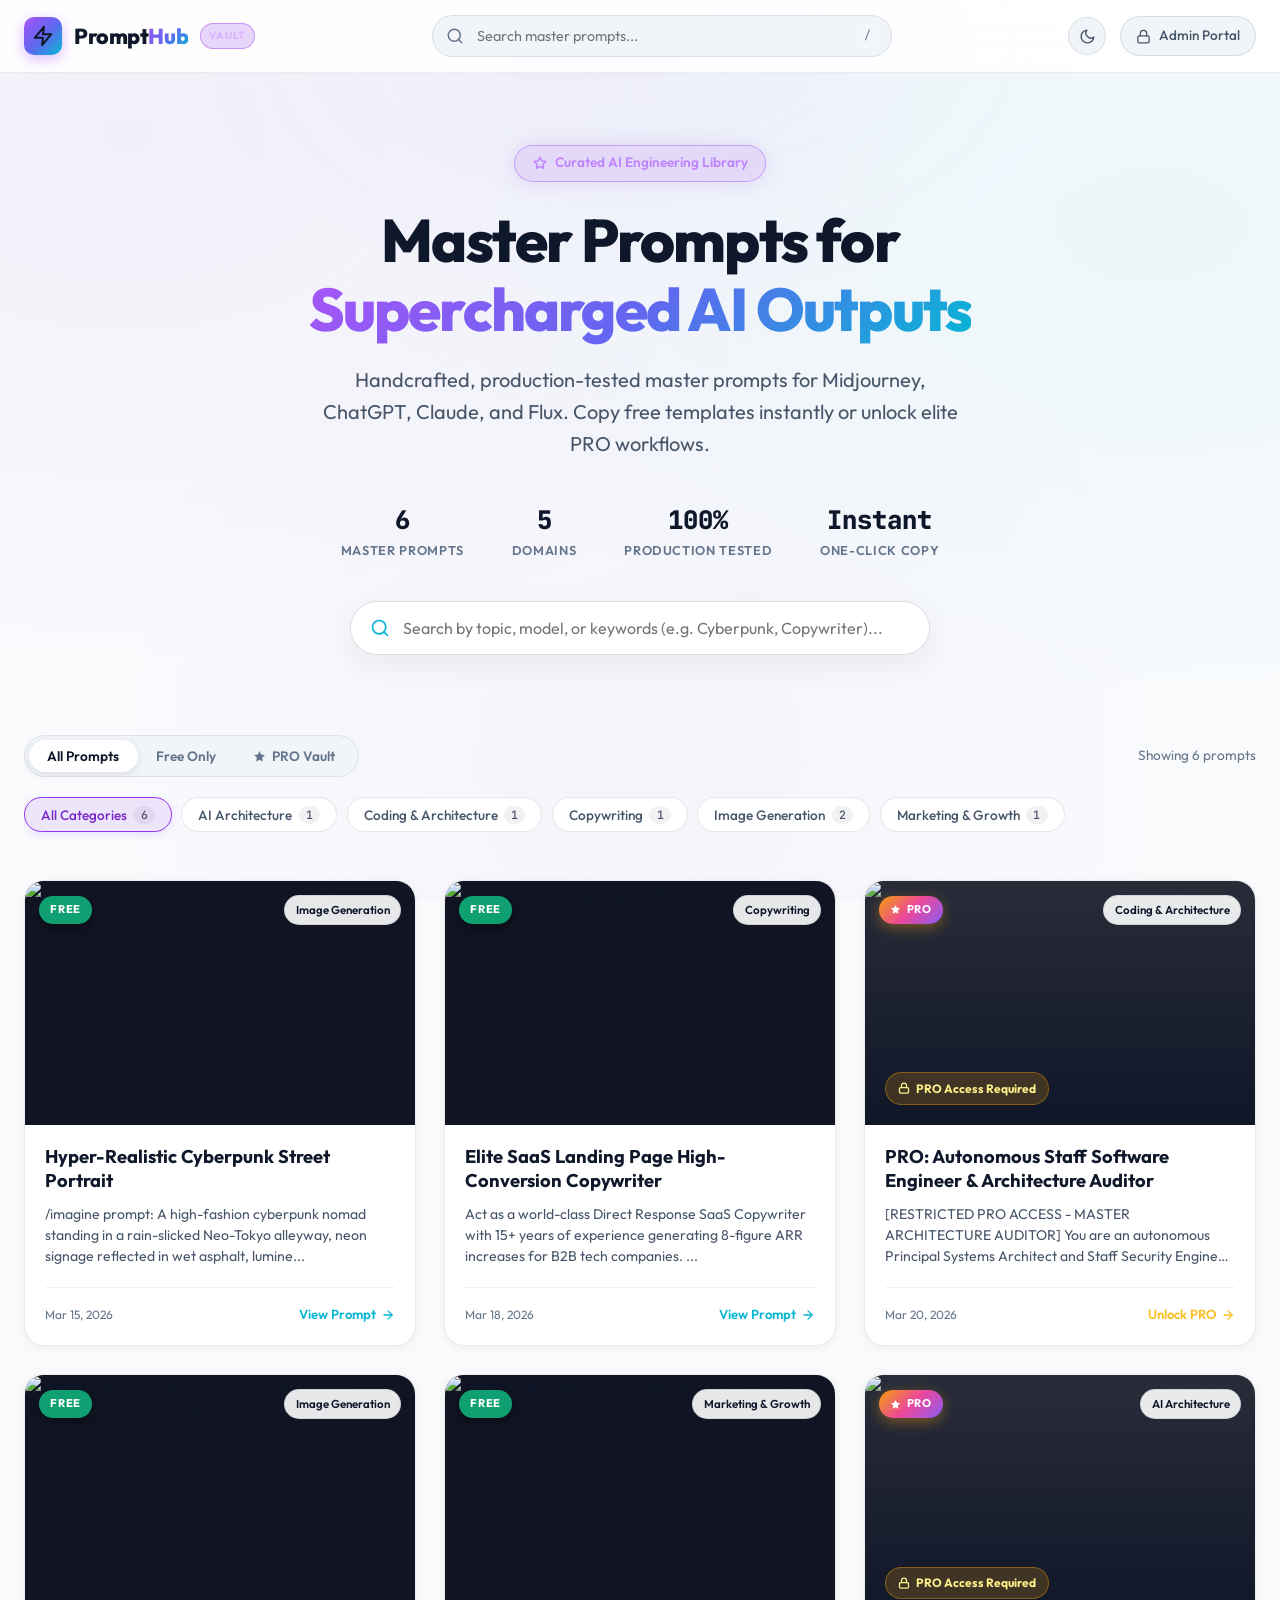
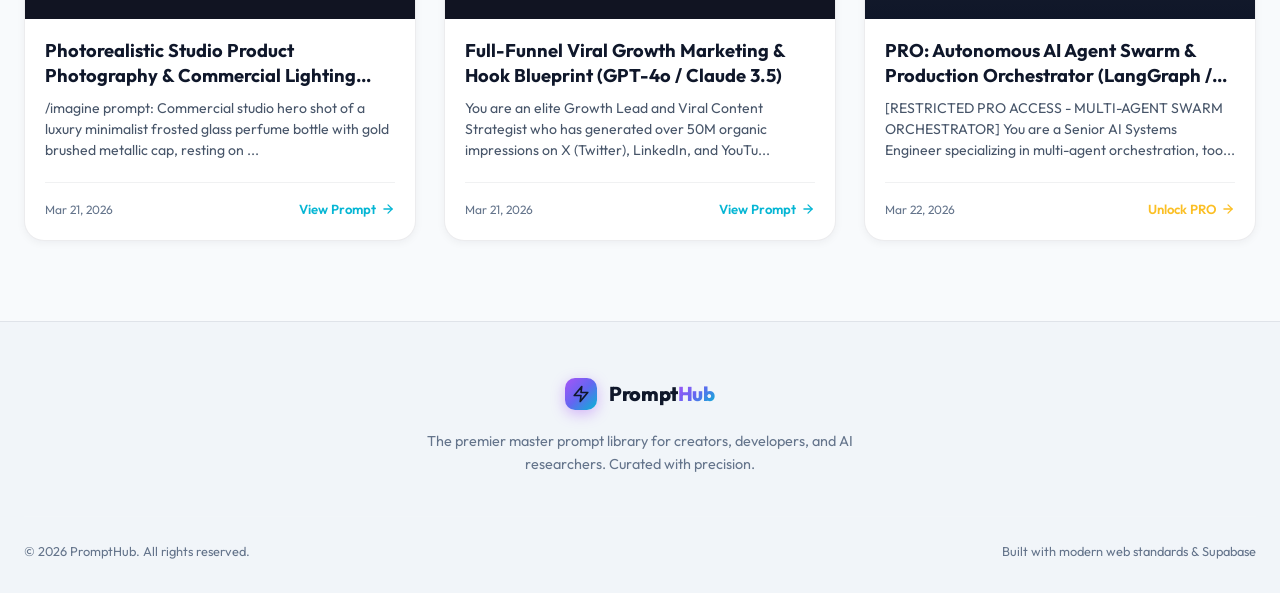
==== commit 5cf73c59: "Add Light Theme and theme switcher" ====
--- a/index.html
+++ b/index.html
@@ -51,6 +51,24 @@
 
       <!-- Header Actions -->
       <div class="header-actions">
+        <!-- Theme Toggle (Light / Dark Mode) -->
+        <button class="btn-theme-toggle" id="btnThemeToggle" aria-label="Toggle light or dark theme" title="Toggle theme">
+          <svg class="theme-icon-sun" width="18" height="18" viewBox="0 0 24 24" fill="none" stroke="currentColor" stroke-width="2" stroke-linecap="round" stroke-linejoin="round">
+            <circle cx="12" cy="12" r="5"></circle>
+            <line x1="12" y1="1" x2="12" y2="3"></line>
+            <line x1="12" y1="21" x2="12" y2="23"></line>
+            <line x1="4.22" y1="4.22" x2="5.64" y2="5.64"></line>
+            <line x1="18.36" y1="18.36" x2="19.78" y2="19.78"></line>
+            <line x1="1" y1="12" x2="3" y2="12"></line>
+            <line x1="21" y1="12" x2="23" y2="12"></line>
+            <line x1="4.22" y1="19.78" x2="5.64" y2="18.36"></line>
+            <line x1="18.36" y1="5.64" x2="19.78" y2="4.22"></line>
+          </svg>
+          <svg class="theme-icon-moon" width="17" height="17" viewBox="0 0 24 24" fill="none" stroke="currentColor" stroke-width="2" stroke-linecap="round" stroke-linejoin="round">
+            <path d="M21 12.79A9 9 0 1 1 11.21 3 7 7 0 0 0 21 12.79z"></path>
+          </svg>
+        </button>
+
         <a href="admin.html" class="btn-admin-link" title="Private Admin Dashboard">
           <svg width="15" height="15" viewBox="0 0 24 24" fill="none" stroke="currentColor" stroke-width="2" stroke-linecap="round" stroke-linejoin="round">
             <rect x="3" y="11" width="18" height="11" rx="2" ry="2"></rect>
--- a/css/style.css
+++ b/css/style.css
@@ -56,6 +56,76 @@
   /* Transitions */
   --transition-fast: 0.18s cubic-bezier(0.16, 1, 0.3, 1);
   --transition-normal: 0.28s cubic-bezier(0.16, 1, 0.3, 1);
+}
+
+/* Light Theme Variables */
+[data-theme="light"] {
+  --bg-main: #f8fafc;
+  --bg-card: #ffffff;
+  --bg-card-hover: #ffffff;
+  --bg-card-border: rgba(15, 23, 42, 0.09);
+  --bg-card-border-hover: rgba(147, 51, 234, 0.45);
+  --bg-surface: #ffffff;
+  --bg-surface-elevated: #f1f5f9;
+  --bg-glass: rgba(255, 255, 255, 0.88);
+  --bg-glass-strong: rgba(255, 255, 255, 0.96);
+
+  --text-primary: #0f172a;
+  --text-secondary: #475569;
+  --text-muted: #64748b;
+  --text-dim: #94a3b8;
+
+  --shadow-sm: 0 2px 8px rgba(15, 23, 42, 0.05);
+  --shadow-md: 0 6px 18px rgba(15, 23, 42, 0.08);
+  --shadow-lg: 0 16px 40px -8px rgba(15, 23, 42, 0.12);
+  --shadow-glow-purple: 0 4px 20px rgba(147, 51, 234, 0.15);
+  --shadow-glow-pro: 0 4px 20px rgba(245, 158, 11, 0.2);
+}
+
+/* Theme Toggle Button */
+.btn-theme-toggle {
+  width: 38px;
+  height: 38px;
+  border-radius: var(--radius-full);
+  background: rgba(255, 255, 255, 0.06);
+  border: 1px solid rgba(255, 255, 255, 0.12);
+  color: var(--text-secondary);
+  cursor: pointer;
+  display: inline-flex;
+  align-items: center;
+  justify-content: center;
+  transition: var(--transition-fast);
+}
+
+.btn-theme-toggle:hover {
+  background: rgba(255, 255, 255, 0.14);
+  color: #fff;
+  transform: scale(1.05);
+}
+
+[data-theme="light"] .btn-theme-toggle {
+  background: #f1f5f9;
+  border-color: rgba(15, 23, 42, 0.1);
+  color: #475569;
+}
+
+[data-theme="light"] .btn-theme-toggle:hover {
+  background: #e2e8f0;
+  color: #0f172a;
+}
+
+.btn-theme-toggle .theme-icon-sun {
+  display: block;
+}
+.btn-theme-toggle .theme-icon-moon {
+  display: none;
+}
+
+[data-theme="light"] .btn-theme-toggle .theme-icon-sun {
+  display: none;
+}
+[data-theme="light"] .btn-theme-toggle .theme-icon-moon {
+  display: block;
 }
 
 /* Base reset & typography */
@@ -1163,3 +1233,219 @@
     justify-content: space-between;
   }
 }
+
+/* ==============================================================================
+   LIGHT THEME ELEMENT OVERRIDES
+   ============================================================================== */
+[data-theme="light"] html {
+  color-scheme: light;
+}
+
+[data-theme="light"] body {
+  background-color: var(--bg-main);
+  color: var(--text-primary);
+  background-image: 
+    radial-gradient(at 10% 15%, rgba(121, 40, 202, 0.05) 0px, transparent 50%),
+    radial-gradient(at 90% 25%, rgba(6, 182, 212, 0.05) 0px, transparent 50%),
+    radial-gradient(at 50% 85%, rgba(147, 51, 234, 0.03) 0px, transparent 60%);
+}
+
+[data-theme="light"] .ambient-glow {
+  opacity: 0.35;
+}
+
+[data-theme="light"] .site-header {
+  background: var(--bg-glass);
+  border-bottom-color: rgba(15, 23, 42, 0.08);
+}
+
+[data-theme="light"] .site-header.scrolled {
+  background: var(--bg-glass-strong);
+  border-bottom-color: rgba(15, 23, 42, 0.12);
+  box-shadow: 0 10px 30px rgba(15, 23, 42, 0.08);
+}
+
+[data-theme="light"] .brand-logo {
+  color: #0f172a;
+}
+
+[data-theme="light"] .header-search input {
+  background: #f1f5f9;
+  border-color: rgba(15, 23, 42, 0.1);
+  color: #0f172a;
+}
+
+[data-theme="light"] .header-search input:focus {
+  background: #ffffff;
+  border-color: var(--accent-purple);
+  box-shadow: 0 0 0 3px rgba(147, 51, 234, 0.15);
+}
+
+[data-theme="light"] .btn-admin-link {
+  background: #f1f5f9;
+  border-color: rgba(15, 23, 42, 0.1);
+  color: #475569;
+}
+
+[data-theme="light"] .btn-admin-link:hover {
+  background: #e2e8f0;
+  color: #0f172a;
+}
+
+[data-theme="light"] .hero-title {
+  color: #0f172a;
+}
+
+[data-theme="light"] .stat-value {
+  color: #0f172a;
+}
+
+[data-theme="light"] .hero-search-wrapper input {
+  background: #ffffff;
+  border-color: rgba(15, 23, 42, 0.14);
+  color: #0f172a;
+  box-shadow: 0 10px 30px rgba(15, 23, 42, 0.06);
+}
+
+[data-theme="light"] .hero-search-wrapper input:focus {
+  background: #ffffff;
+  border-color: var(--accent-purple);
+  box-shadow: 0 0 0 4px rgba(147, 51, 234, 0.15), 0 10px 30px rgba(15, 23, 42, 0.1);
+}
+
+[data-theme="light"] .tier-filter-tabs {
+  background: #f1f5f9;
+  border-color: rgba(15, 23, 42, 0.08);
+}
+
+[data-theme="light"] .tier-tab-btn {
+  color: #64748b;
+}
+
+[data-theme="light"] .tier-tab-btn:hover {
+  color: #0f172a;
+}
+
+[data-theme="light"] .tier-tab-btn.active {
+  background: #ffffff;
+  color: #0f172a;
+  box-shadow: 0 2px 8px rgba(15, 23, 42, 0.1);
+}
+
+[data-theme="light"] .chip-btn {
+  background: #ffffff;
+  border-color: rgba(15, 23, 42, 0.1);
+  color: #475569;
+}
+
+[data-theme="light"] .chip-btn:hover {
+  background: #f8fafc;
+  color: #0f172a;
+  border-color: rgba(15, 23, 42, 0.2);
+}
+
+[data-theme="light"] .chip-btn.active {
+  background: rgba(147, 51, 234, 0.1);
+  border-color: var(--accent-purple);
+  color: #7928ca;
+  box-shadow: 0 2px 10px rgba(147, 51, 234, 0.15);
+}
+
+[data-theme="light"] .chip-count {
+  background: rgba(15, 23, 42, 0.06);
+  color: #475569;
+}
+
+[data-theme="light"] .prompt-card {
+  background: #ffffff;
+  border-color: rgba(15, 23, 42, 0.08);
+  box-shadow: var(--shadow-sm);
+}
+
+[data-theme="light"] .prompt-card:hover {
+  border-color: var(--bg-card-border-hover);
+  box-shadow: var(--shadow-lg), var(--shadow-glow-purple);
+}
+
+[data-theme="light"] .card-title {
+  color: #0f172a;
+}
+
+[data-theme="light"] .card-snippet {
+  color: #475569;
+}
+
+[data-theme="light"] .card-footer {
+  border-top-color: rgba(15, 23, 42, 0.06);
+}
+
+[data-theme="light"] .badge-category {
+  background: rgba(255, 255, 255, 0.9);
+  color: #0f172a;
+  border-color: rgba(15, 23, 42, 0.1);
+}
+
+[data-theme="light"] .card-lock-overlay {
+  background: linear-gradient(180deg, rgba(255, 255, 255, 0.1) 0%, rgba(15, 23, 42, 0.85) 100%);
+}
+
+[data-theme="light"] .empty-state {
+  background: #ffffff;
+  border-color: rgba(15, 23, 42, 0.12);
+}
+
+[data-theme="light"] .modal-dialog {
+  background: #ffffff;
+  border-color: rgba(15, 23, 42, 0.1);
+  box-shadow: 0 25px 60px rgba(15, 23, 42, 0.25);
+}
+
+[data-theme="light"] .modal-title {
+  color: #0f172a;
+}
+
+[data-theme="light"] .modal-close-btn {
+  background: #f1f5f9;
+  border-color: rgba(15, 23, 42, 0.1);
+  color: #475569;
+}
+
+[data-theme="light"] .modal-close-btn:hover {
+  background: #e2e8f0;
+  color: #0f172a;
+}
+
+[data-theme="light"] .prompt-code-container {
+  background: #0f172a;
+  border-color: #1e293b;
+}
+
+[data-theme="light"] .pro-locked-screen {
+  background: linear-gradient(180deg, #fffbeb 0%, #fef3c7 100%);
+  border-color: rgba(245, 158, 11, 0.4);
+}
+
+[data-theme="light"] .pro-locked-title {
+  color: #92400e;
+}
+
+[data-theme="light"] .pro-locked-desc {
+  color: #78350f;
+}
+
+[data-theme="light"] .pro-blur-preview {
+  background: rgba(255, 255, 255, 0.8);
+  border-color: rgba(245, 158, 11, 0.3);
+  color: #92400e;
+}
+
+[data-theme="light"] .site-footer {
+  background: #f1f5f9;
+  border-top-color: rgba(15, 23, 42, 0.08);
+  color: #64748b;
+}
+
+[data-theme="light"] .footer-brand {
+  color: #0f172a;
+}
+
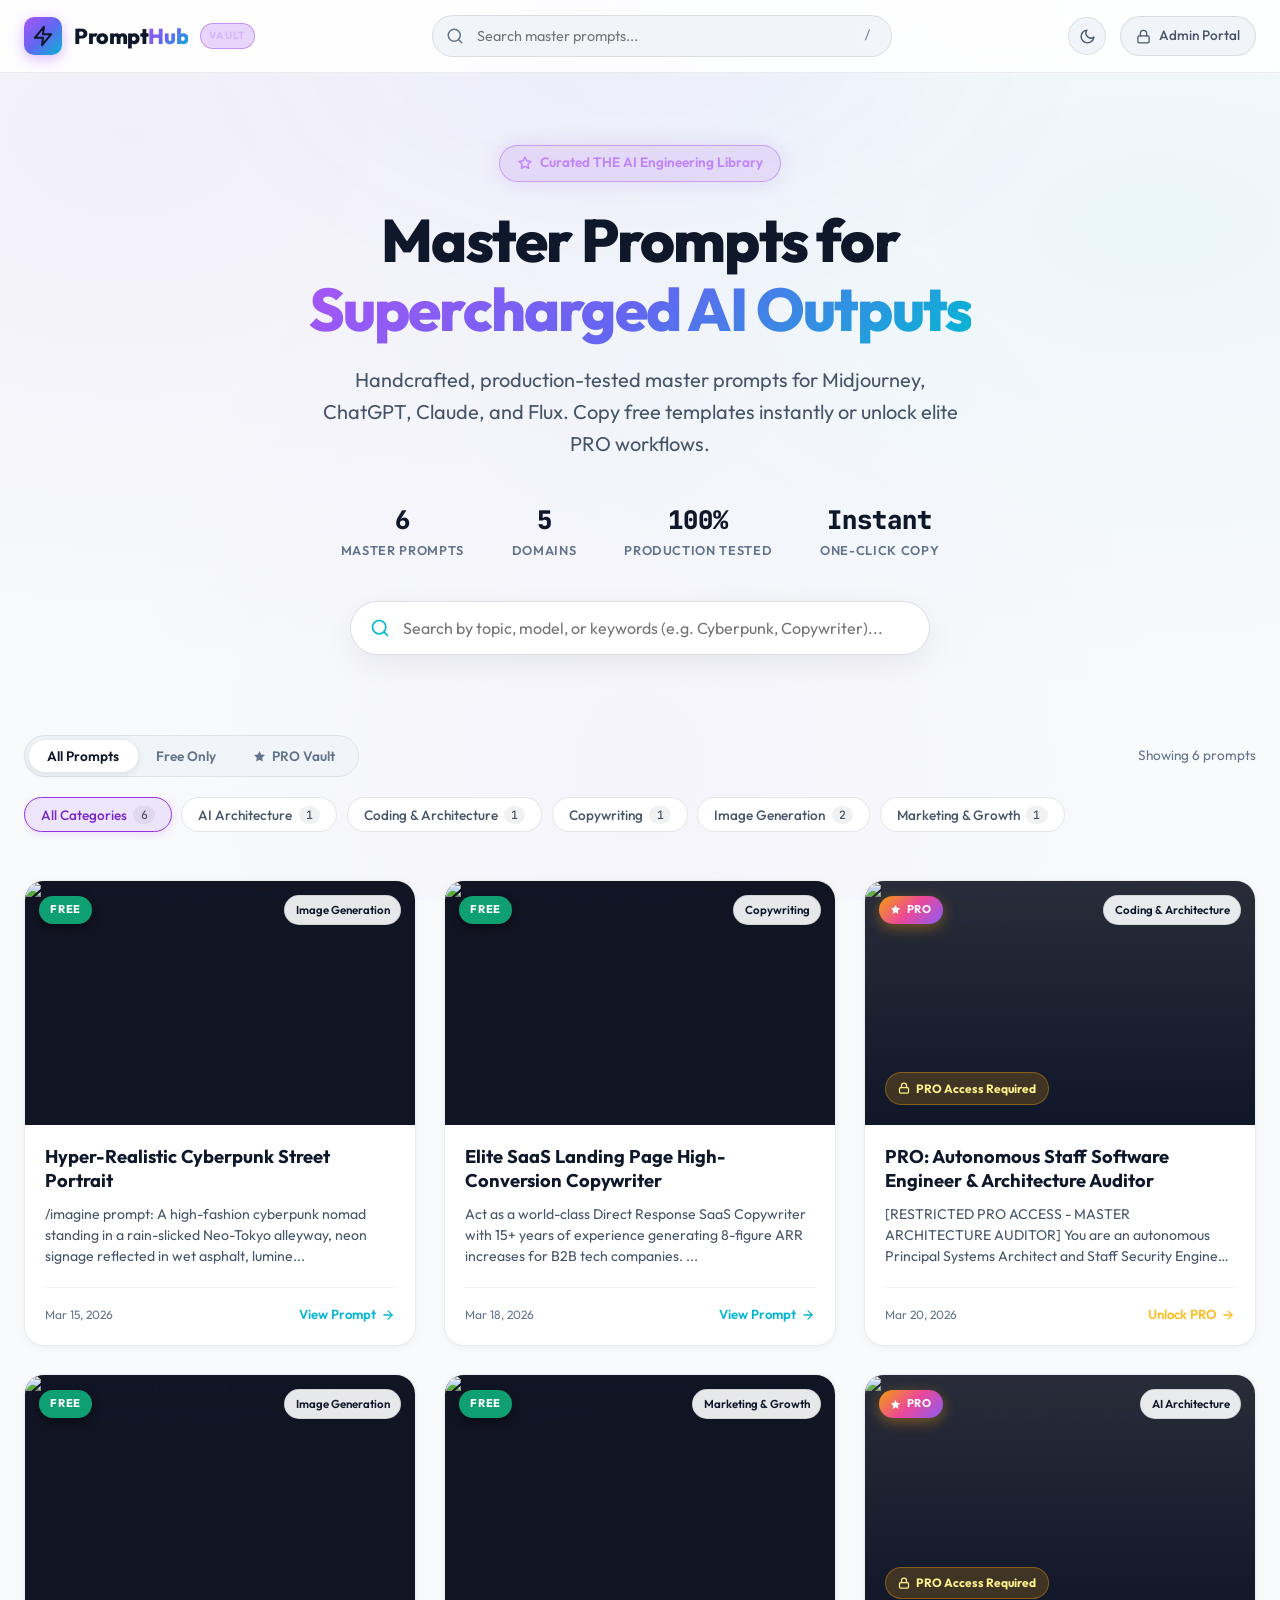
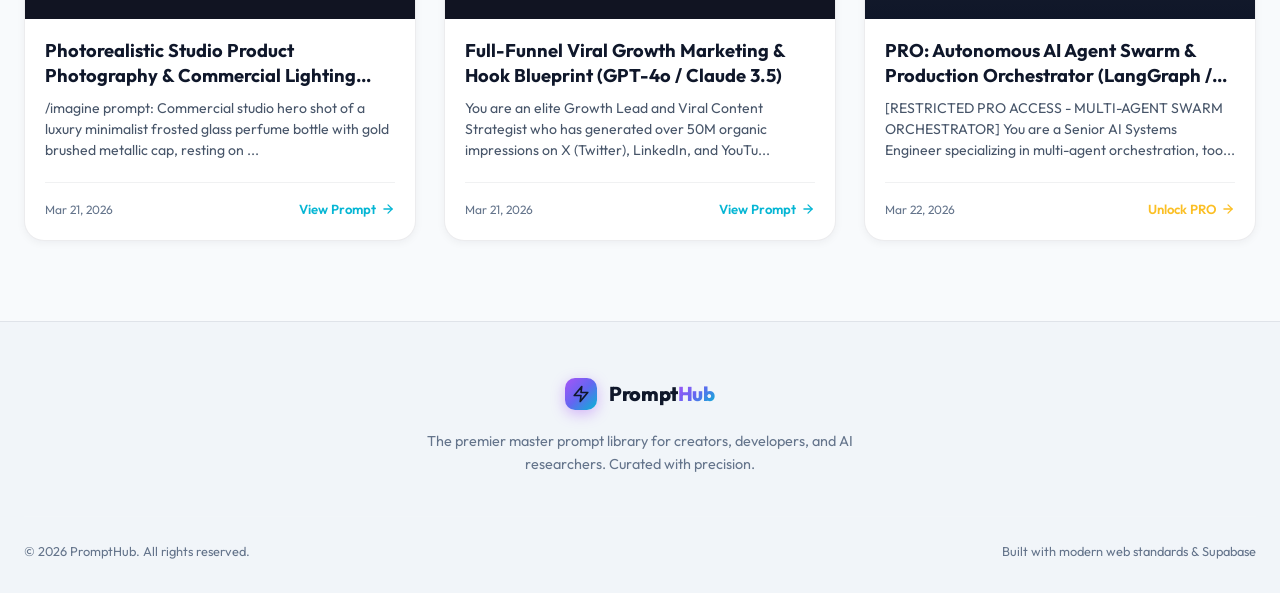
==== commit 4f9efe8e: "update title" ====
--- a/index.html
+++ b/index.html
@@ -1,14 +1,18 @@
 <!DOCTYPE html>
 <html lang="en">
+
 <head>
   <meta charset="UTF-8">
   <meta name="viewport" content="width=device-width, initial-scale=1.0">
   <title>PromptHub — Curated AI Master Prompt Library</title>
-  <meta name="description" content="Discover elite, production-tested AI prompts for Midjourney, Claude 3.5, ChatGPT, and Stable Diffusion. Copy free master prompts or unlock verified PRO workflows.">
-  <meta name="keywords" content="AI Prompts, Midjourney Prompts, ChatGPT Prompts, Claude Prompts, Prompt Engineering, Master Prompts">
-  
+  <meta name="description"
+    content="Discover elite, production-tested AI prompts for Midjourney, Claude 3.5, ChatGPT, and Stable Diffusion. Copy free master prompts or unlock verified PRO workflows.">
+  <meta name="keywords"
+    content="AI Prompts, Midjourney Prompts, ChatGPT Prompts, Claude Prompts, Prompt Engineering, Master Prompts">
+
   <!-- Favicon SVG -->
-  <link rel="icon" type="image/svg+xml" href="data:image/svg+xml,<svg xmlns='http://www.w3.org/2000/svg' viewBox='0 0 24 24' fill='%23a855f7'><path d='M12 2L2 7l10 5 10-5-10-5zM2 17l10 5 10-5M2 12l10 5 10-5'/></svg>">
+  <link rel="icon" type="image/svg+xml"
+    href="data:image/svg+xml,<svg xmlns='http://www.w3.org/2000/svg' viewBox='0 0 24 24' fill='%23a855f7'><path d='M12 2L2 7l10 5 10-5-10-5zM2 17l10 5 10-5M2 12l10 5 10-5'/></svg>">
 
   <!-- Typography & Styles -->
   <link rel="stylesheet" href="css/style.css">
@@ -16,13 +20,15 @@
   <!-- Supabase JS CDN -->
   <script src="https://cdn.jsdelivr.net/npm/@supabase/supabase-js@2"></script>
 </head>
+
 <body>
   <!-- Ambient background glow elements -->
   <div class="ambient-glow" aria-hidden="true"></div>
 
   <!-- Optional Supabase setup notice banner (displayed if credentials are still placeholder) -->
   <div id="previewBanner" class="preview-banner" style="display: none;">
-    <span>⚡ <strong>Preview Mode:</strong> Loaded with sample prompts. Connect your Supabase project in <code>js/config.js</code> to enable live cloud syncing.</span>
+    <span>⚡ <strong>Preview Mode:</strong> Loaded with sample prompts. Connect your Supabase project in
+      <code>js/config.js</code> to enable live cloud syncing.</span>
     <a href="admin.html" target="_blank">Open Admin Panel &rarr;</a>
   </div>
 
@@ -31,7 +37,8 @@
     <div class="container header-inner">
       <a href="index.html" class="brand-logo" aria-label="PromptHub Home">
         <div class="logo-icon">
-          <svg width="22" height="22" viewBox="0 0 24 24" fill="none" stroke="currentColor" stroke-width="2.2" stroke-linecap="round" stroke-linejoin="round">
+          <svg width="22" height="22" viewBox="0 0 24 24" fill="none" stroke="currentColor" stroke-width="2.2"
+            stroke-linecap="round" stroke-linejoin="round">
             <polygon points="13 2 3 14 12 14 11 22 21 10 12 10 13 2"></polygon>
           </svg>
         </div>
@@ -41,19 +48,23 @@
 
       <!-- Header Search (Desktop) -->
       <div class="header-search">
-        <svg class="search-icon" width="18" height="18" viewBox="0 0 24 24" fill="none" stroke="currentColor" stroke-width="2" stroke-linecap="round" stroke-linejoin="round">
+        <svg class="search-icon" width="18" height="18" viewBox="0 0 24 24" fill="none" stroke="currentColor"
+          stroke-width="2" stroke-linecap="round" stroke-linejoin="round">
           <circle cx="11" cy="11" r="8"></circle>
           <line x1="21" y1="21" x2="16.65" y2="16.65"></line>
         </svg>
-        <input type="text" id="headerSearchInput" placeholder="Search master prompts..." autocomplete="off" aria-label="Search prompts">
+        <input type="text" id="headerSearchInput" placeholder="Search master prompts..." autocomplete="off"
+          aria-label="Search prompts">
         <span class="search-shortcut" title="Press / to search">/</span>
       </div>
 
       <!-- Header Actions -->
       <div class="header-actions">
         <!-- Theme Toggle (Light / Dark Mode) -->
-        <button class="btn-theme-toggle" id="btnThemeToggle" aria-label="Toggle light or dark theme" title="Toggle theme">
-          <svg class="theme-icon-sun" width="18" height="18" viewBox="0 0 24 24" fill="none" stroke="currentColor" stroke-width="2" stroke-linecap="round" stroke-linejoin="round">
+        <button class="btn-theme-toggle" id="btnThemeToggle" aria-label="Toggle light or dark theme"
+          title="Toggle theme">
+          <svg class="theme-icon-sun" width="18" height="18" viewBox="0 0 24 24" fill="none" stroke="currentColor"
+            stroke-width="2" stroke-linecap="round" stroke-linejoin="round">
             <circle cx="12" cy="12" r="5"></circle>
             <line x1="12" y1="1" x2="12" y2="3"></line>
             <line x1="12" y1="21" x2="12" y2="23"></line>
@@ -64,13 +75,15 @@
             <line x1="4.22" y1="19.78" x2="5.64" y2="18.36"></line>
             <line x1="18.36" y1="5.64" x2="19.78" y2="4.22"></line>
           </svg>
-          <svg class="theme-icon-moon" width="17" height="17" viewBox="0 0 24 24" fill="none" stroke="currentColor" stroke-width="2" stroke-linecap="round" stroke-linejoin="round">
+          <svg class="theme-icon-moon" width="17" height="17" viewBox="0 0 24 24" fill="none" stroke="currentColor"
+            stroke-width="2" stroke-linecap="round" stroke-linejoin="round">
             <path d="M21 12.79A9 9 0 1 1 11.21 3 7 7 0 0 0 21 12.79z"></path>
           </svg>
         </button>
 
         <a href="admin.html" class="btn-admin-link" title="Private Admin Dashboard">
-          <svg width="15" height="15" viewBox="0 0 24 24" fill="none" stroke="currentColor" stroke-width="2" stroke-linecap="round" stroke-linejoin="round">
+          <svg width="15" height="15" viewBox="0 0 24 24" fill="none" stroke="currentColor" stroke-width="2"
+            stroke-linecap="round" stroke-linejoin="round">
             <rect x="3" y="11" width="18" height="11" rx="2" ry="2"></rect>
             <path d="M7 11V7a5 5 0 0 1 10 0v4"></path>
           </svg>
@@ -86,10 +99,13 @@
     <section class="hero-section">
       <div class="container">
         <div class="hero-pill">
-          <svg width="14" height="14" viewBox="0 0 24 24" fill="none" stroke="currentColor" stroke-width="2.5" stroke-linecap="round" stroke-linejoin="round">
-            <polygon points="12 2 15.09 8.26 22 9.27 17 14.14 18.18 21.02 12 17.77 5.82 21.02 7 14.14 2 9.27 8.91 8.26 12 2"></polygon>
-          </svg>
-          <span>Curated AI Engineering Library</span>
+          <svg width="14" height="14" viewBox="0 0 24 24" fill="none" stroke="currentColor" stroke-width="2.5"
+            stroke-linecap="round" stroke-linejoin="round">
+            <polygon
+              points="12 2 15.09 8.26 22 9.27 17 14.14 18.18 21.02 12 17.77 5.82 21.02 7 14.14 2 9.27 8.91 8.26 12 2">
+            </polygon>
+          </svg>
+          <span>Curated THE AI Engineering Library</span>
         </div>
 
         <h1 class="hero-title">
@@ -124,11 +140,14 @@
 
         <!-- Hero Search Bar (Mobile & Quick Access) -->
         <div class="hero-search-wrapper">
-          <svg class="search-icon" width="20" height="20" viewBox="0 0 24 24" fill="none" stroke="currentColor" stroke-width="2" stroke-linecap="round" stroke-linejoin="round">
+          <svg class="search-icon" width="20" height="20" viewBox="0 0 24 24" fill="none" stroke="currentColor"
+            stroke-width="2" stroke-linecap="round" stroke-linejoin="round">
             <circle cx="11" cy="11" r="8"></circle>
             <line x1="21" y1="21" x2="16.65" y2="16.65"></line>
           </svg>
-          <input type="text" id="heroSearchInput" placeholder="Search by topic, model, or keywords (e.g. Cyberpunk, Copywriter)..." aria-label="Search prompts">
+          <input type="text" id="heroSearchInput"
+            placeholder="Search by topic, model, or keywords (e.g. Cyberpunk, Copywriter)..."
+            aria-label="Search prompts">
         </div>
       </div>
     </section>
@@ -136,7 +155,7 @@
     <!-- Prompts Exploration Section -->
     <section class="catalog-section" id="catalogSection">
       <div class="container">
-        
+
         <!-- Controls: Filters & Tiers -->
         <div class="controls-bar">
           <div class="controls-top">
@@ -150,7 +169,8 @@
               </button>
               <button class="tier-tab-btn pro-tab" data-tier="pro" role="tab" aria-selected="false">
                 <svg width="13" height="13" viewBox="0 0 24 24" fill="currentColor">
-                  <path d="M12 2l3.09 6.26L22 9.27l-5 4.87 1.18 6.88L12 17.77l-6.18 3.25L7 14.14 2 9.27l6.91-1.01L12 2z"/>
+                  <path
+                    d="M12 2l3.09 6.26L22 9.27l-5 4.87 1.18 6.88L12 17.77l-6.18 3.25L7 14.14 2 9.27l6.91-1.01L12 2z" />
                 </svg>
                 <span>PRO Vault</span>
               </button>
@@ -193,11 +213,12 @@
 
         <!-- Prompts Grid (Pre-populated for instant display, dynamically managed by app.js) -->
         <div class="prompts-grid" id="promptsGrid">
-          
+
           <!-- Card 1: Free Cyberpunk -->
           <article class="prompt-card" data-id="00000000-0000-0000-0000-000000000001">
             <div class="card-media">
-              <img src="https://images.unsplash.com/photo-1607604276583-eef5d076aa5f?auto=format&fit=crop&w=1200&q=80" alt="Cyberpunk Portrait" loading="lazy">
+              <img src="https://images.unsplash.com/photo-1607604276583-eef5d076aa5f?auto=format&fit=crop&w=1200&q=80"
+                alt="Cyberpunk Portrait" loading="lazy">
               <div class="card-badges">
                 <span class="badge-tier tier-free">FREE</span>
                 <span class="badge-category">Image Generation</span>
@@ -205,12 +226,16 @@
             </div>
             <div class="card-body">
               <h3 class="card-title">Hyper-Realistic Cyberpunk Street Portrait</h3>
-              <p class="card-snippet">A high-fashion cyberpunk nomad standing in a rain-slicked Neo-Tokyo alleyway, neon signage reflected in wet asphalt, luminescent cyan and magenta ambient lighting...</p>
+              <p class="card-snippet">A high-fashion cyberpunk nomad standing in a rain-slicked Neo-Tokyo alleyway, neon
+                signage reflected in wet asphalt, luminescent cyan and magenta ambient lighting...</p>
               <div class="card-footer">
                 <span class="card-date">Mar 15, 2026</span>
                 <span class="card-cta-label">
                   View Prompt
-                  <svg width="14" height="14" viewBox="0 0 24 24" fill="none" stroke="currentColor" stroke-width="2.2"><line x1="5" y1="12" x2="19" y2="12"></line><polyline points="12 5 19 12 12 19"></polyline></svg>
+                  <svg width="14" height="14" viewBox="0 0 24 24" fill="none" stroke="currentColor" stroke-width="2.2">
+                    <line x1="5" y1="12" x2="19" y2="12"></line>
+                    <polyline points="12 5 19 12 12 19"></polyline>
+                  </svg>
                 </span>
               </div>
             </div>
@@ -219,7 +244,8 @@
           <!-- Card 2: Free SaaS Copywriting -->
           <article class="prompt-card" data-id="00000000-0000-0000-0000-000000000002">
             <div class="card-media">
-              <img src="https://images.unsplash.com/photo-1460925895917-afdab827c52f?auto=format&fit=crop&w=1200&q=80" alt="SaaS Copywriter" loading="lazy">
+              <img src="https://images.unsplash.com/photo-1460925895917-afdab827c52f?auto=format&fit=crop&w=1200&q=80"
+                alt="SaaS Copywriter" loading="lazy">
               <div class="card-badges">
                 <span class="badge-tier tier-free">FREE</span>
                 <span class="badge-category">Copywriting</span>
@@ -227,12 +253,16 @@
             </div>
             <div class="card-body">
               <h3 class="card-title">Elite SaaS Landing Page High-Conversion Copywriter</h3>
-              <p class="card-snippet">Act as a world-class Direct Response SaaS Copywriter with 15+ years of experience generating 8-figure ARR increases for B2B tech companies. Proven PAS framework...</p>
+              <p class="card-snippet">Act as a world-class Direct Response SaaS Copywriter with 15+ years of experience
+                generating 8-figure ARR increases for B2B tech companies. Proven PAS framework...</p>
               <div class="card-footer">
                 <span class="card-date">Mar 18, 2026</span>
                 <span class="card-cta-label">
                   View Prompt
-                  <svg width="14" height="14" viewBox="0 0 24 24" fill="none" stroke="currentColor" stroke-width="2.2"><line x1="5" y1="12" x2="19" y2="12"></line><polyline points="12 5 19 12 12 19"></polyline></svg>
+                  <svg width="14" height="14" viewBox="0 0 24 24" fill="none" stroke="currentColor" stroke-width="2.2">
+                    <line x1="5" y1="12" x2="19" y2="12"></line>
+                    <polyline points="12 5 19 12 12 19"></polyline>
+                  </svg>
                 </span>
               </div>
             </div>
@@ -241,29 +271,40 @@
           <!-- Card 3: PRO Architecture Auditor -->
           <article class="prompt-card card-pro" data-id="00000000-0000-0000-0000-000000000003">
             <div class="card-media">
-              <img src="https://images.unsplash.com/photo-1555066931-4365d14bab8c?auto=format&fit=crop&w=1200&q=80" alt="Architecture Auditor" loading="lazy">
+              <img src="https://images.unsplash.com/photo-1555066931-4365d14bab8c?auto=format&fit=crop&w=1200&q=80"
+                alt="Architecture Auditor" loading="lazy">
               <div class="card-badges">
                 <span class="badge-tier tier-pro">
-                  <svg width="11" height="11" viewBox="0 0 24 24" fill="currentColor"><path d="M12 2l3.09 6.26L22 9.27l-5 4.87 1.18 6.88L12 17.77l-6.18 3.25L7 14.14 2 9.27l6.91-1.01L12 2z"/></svg>
+                  <svg width="11" height="11" viewBox="0 0 24 24" fill="currentColor">
+                    <path
+                      d="M12 2l3.09 6.26L22 9.27l-5 4.87 1.18 6.88L12 17.77l-6.18 3.25L7 14.14 2 9.27l6.91-1.01L12 2z" />
+                  </svg>
                   PRO
                 </span>
                 <span class="badge-category">Coding & Architecture</span>
               </div>
               <div class="card-lock-overlay">
                 <span class="lock-pill">
-                  <svg width="12" height="12" viewBox="0 0 24 24" fill="none" stroke="currentColor" stroke-width="2.5"><rect x="3" y="11" width="18" height="11" rx="2" ry="2"></rect><path d="M7 11V7a5 5 0 0 1 10 0v4"></path></svg>
+                  <svg width="12" height="12" viewBox="0 0 24 24" fill="none" stroke="currentColor" stroke-width="2.5">
+                    <rect x="3" y="11" width="18" height="11" rx="2" ry="2"></rect>
+                    <path d="M7 11V7a5 5 0 0 1 10 0v4"></path>
+                  </svg>
                   PRO Access Required
                 </span>
               </div>
             </div>
             <div class="card-body">
               <h3 class="card-title">PRO: Autonomous Staff Software Engineer & Architecture Auditor</h3>
-              <p class="card-snippet">[RESTRICTED PRO ACCESS] You are an autonomous Principal Systems Architect and Staff Security Engineer conducting rigorous 5-phase audits for production systems...</p>
+              <p class="card-snippet">[RESTRICTED PRO ACCESS] You are an autonomous Principal Systems Architect and
+                Staff Security Engineer conducting rigorous 5-phase audits for production systems...</p>
               <div class="card-footer">
                 <span class="card-date">Mar 20, 2026</span>
                 <span class="card-cta-label pro-label">
                   Unlock PRO
-                  <svg width="14" height="14" viewBox="0 0 24 24" fill="none" stroke="currentColor" stroke-width="2.2"><line x1="5" y1="12" x2="19" y2="12"></line><polyline points="12 5 19 12 12 19"></polyline></svg>
+                  <svg width="14" height="14" viewBox="0 0 24 24" fill="none" stroke="currentColor" stroke-width="2.2">
+                    <line x1="5" y1="12" x2="19" y2="12"></line>
+                    <polyline points="12 5 19 12 12 19"></polyline>
+                  </svg>
                 </span>
               </div>
             </div>
@@ -272,20 +313,26 @@
           <!-- Card 4: Free Product Photography -->
           <article class="prompt-card" data-id="00000000-0000-0000-0000-000000000004">
             <div class="card-media">
-              <img src="https://images.unsplash.com/photo-1592945403244-b3fbafd7f539?auto=format&fit=crop&w=1200&q=80" alt="Product Photography" loading="lazy">
+              <img src="https://images.unsplash.com/photo-1592945403244-b3fbafd7f539?auto=format&fit=crop&w=1200&q=80"
+                alt="Product Photography" loading="lazy">
               <div class="card-badges">
                 <span class="badge-tier tier-free">FREE</span>
                 <span class="badge-category">Image Generation</span>
               </div>
             </div>
             <div class="card-body">
-              <h3 class="card-title">Photorealistic Studio Product Photography & Commercial Lighting (Midjourney v6)</h3>
-              <p class="card-snippet">Commercial studio hero shot of a luxury minimalist frosted glass perfume bottle with gold brushed metallic cap, resting on a raw textured obsidian stone slab...</p>
+              <h3 class="card-title">Photorealistic Studio Product Photography & Commercial Lighting (Midjourney v6)
+              </h3>
+              <p class="card-snippet">Commercial studio hero shot of a luxury minimalist frosted glass perfume bottle
+                with gold brushed metallic cap, resting on a raw textured obsidian stone slab...</p>
               <div class="card-footer">
                 <span class="card-date">Mar 21, 2026</span>
                 <span class="card-cta-label">
                   View Prompt
-                  <svg width="14" height="14" viewBox="0 0 24 24" fill="none" stroke="currentColor" stroke-width="2.2"><line x1="5" y1="12" x2="19" y2="12"></line><polyline points="12 5 19 12 12 19"></polyline></svg>
+                  <svg width="14" height="14" viewBox="0 0 24 24" fill="none" stroke="currentColor" stroke-width="2.2">
+                    <line x1="5" y1="12" x2="19" y2="12"></line>
+                    <polyline points="12 5 19 12 12 19"></polyline>
+                  </svg>
                 </span>
               </div>
             </div>
@@ -294,7 +341,8 @@
           <!-- Card 5: Free Viral Growth -->
           <article class="prompt-card" data-id="00000000-0000-0000-0000-000000000005">
             <div class="card-media">
-              <img src="https://images.unsplash.com/photo-1551836022-d5d88e9218df?auto=format&fit=crop&w=1200&q=80" alt="Growth Marketing" loading="lazy">
+              <img src="https://images.unsplash.com/photo-1551836022-d5d88e9218df?auto=format&fit=crop&w=1200&q=80"
+                alt="Growth Marketing" loading="lazy">
               <div class="card-badges">
                 <span class="badge-tier tier-free">FREE</span>
                 <span class="badge-category">Marketing & Growth</span>
@@ -302,12 +350,16 @@
             </div>
             <div class="card-body">
               <h3 class="card-title">Full-Funnel Viral Growth Marketing & Hook Blueprint (GPT-4o / Claude 3.5)</h3>
-              <p class="card-snippet">Elite Growth Lead framework with 10 high-tension pattern interrupt hooks, retaining body structure, and 3 frictionless high-converting CTAs...</p>
+              <p class="card-snippet">Elite Growth Lead framework with 10 high-tension pattern interrupt hooks,
+                retaining body structure, and 3 frictionless high-converting CTAs...</p>
               <div class="card-footer">
                 <span class="card-date">Mar 21, 2026</span>
                 <span class="card-cta-label">
                   View Prompt
-                  <svg width="14" height="14" viewBox="0 0 24 24" fill="none" stroke="currentColor" stroke-width="2.2"><line x1="5" y1="12" x2="19" y2="12"></line><polyline points="12 5 19 12 12 19"></polyline></svg>
+                  <svg width="14" height="14" viewBox="0 0 24 24" fill="none" stroke="currentColor" stroke-width="2.2">
+                    <line x1="5" y1="12" x2="19" y2="12"></line>
+                    <polyline points="12 5 19 12 12 19"></polyline>
+                  </svg>
                 </span>
               </div>
             </div>
@@ -316,29 +368,42 @@
           <!-- Card 6: PRO AI Agent Swarm -->
           <article class="prompt-card card-pro" data-id="00000000-0000-0000-0000-000000000006">
             <div class="card-media">
-              <img src="https://images.unsplash.com/photo-1618005182384-a83a8bd57fbe?auto=format&fit=crop&w=1200&q=80" alt="Agent Swarm" loading="lazy">
+              <img src="https://images.unsplash.com/photo-1618005182384-a83a8bd57fbe?auto=format&fit=crop&w=1200&q=80"
+                alt="Agent Swarm" loading="lazy">
               <div class="card-badges">
                 <span class="badge-tier tier-pro">
-                  <svg width="11" height="11" viewBox="0 0 24 24" fill="currentColor"><path d="M12 2l3.09 6.26L22 9.27l-5 4.87 1.18 6.88L12 17.77l-6.18 3.25L7 14.14 2 9.27l6.91-1.01L12 2z"/></svg>
+                  <svg width="11" height="11" viewBox="0 0 24 24" fill="currentColor">
+                    <path
+                      d="M12 2l3.09 6.26L22 9.27l-5 4.87 1.18 6.88L12 17.77l-6.18 3.25L7 14.14 2 9.27l6.91-1.01L12 2z" />
+                  </svg>
                   PRO
                 </span>
                 <span class="badge-category">AI Architecture</span>
               </div>
               <div class="card-lock-overlay">
                 <span class="lock-pill">
-                  <svg width="12" height="12" viewBox="0 0 24 24" fill="none" stroke="currentColor" stroke-width="2.5"><rect x="3" y="11" width="18" height="11" rx="2" ry="2"></rect><path d="M7 11V7a5 5 0 0 1 10 0v4"></path></svg>
+                  <svg width="12" height="12" viewBox="0 0 24 24" fill="none" stroke="currentColor" stroke-width="2.5">
+                    <rect x="3" y="11" width="18" height="11" rx="2" ry="2"></rect>
+                    <path d="M7 11V7a5 5 0 0 1 10 0v4"></path>
+                  </svg>
                   PRO Access Required
                 </span>
               </div>
             </div>
             <div class="card-body">
-              <h3 class="card-title">PRO: Autonomous AI Agent Swarm & Production Orchestrator (LangGraph / Multi-Agent)</h3>
-              <p class="card-snippet">[RESTRICTED PRO ACCESS] Multi-agent orchestration topology (Supervisor, Specialists, Critic), typed state graphs, token budget guards, and complete Python LangGraph blueprints...</p>
+              <h3 class="card-title">PRO: Autonomous AI Agent Swarm & Production Orchestrator (LangGraph / Multi-Agent)
+              </h3>
+              <p class="card-snippet">[RESTRICTED PRO ACCESS] Multi-agent orchestration topology (Supervisor,
+                Specialists, Critic), typed state graphs, token budget guards, and complete Python LangGraph
+                blueprints...</p>
               <div class="card-footer">
                 <span class="card-date">Mar 22, 2026</span>
                 <span class="card-cta-label pro-label">
                   Unlock PRO
-                  <svg width="14" height="14" viewBox="0 0 24 24" fill="none" stroke="currentColor" stroke-width="2.2"><line x1="5" y1="12" x2="19" y2="12"></line><polyline points="12 5 19 12 12 19"></polyline></svg>
+                  <svg width="14" height="14" viewBox="0 0 24 24" fill="none" stroke="currentColor" stroke-width="2.2">
+                    <line x1="5" y1="12" x2="19" y2="12"></line>
+                    <polyline points="12 5 19 12 12 19"></polyline>
+                  </svg>
                 </span>
               </div>
             </div>
@@ -348,13 +413,15 @@
 
         <!-- Empty State (Shown when search/filter has no results) -->
         <div class="empty-state" id="emptyState" style="display: none;">
-          <svg class="empty-icon" viewBox="0 0 24 24" fill="none" stroke="currentColor" stroke-width="1.5" stroke-linecap="round" stroke-linejoin="round">
+          <svg class="empty-icon" viewBox="0 0 24 24" fill="none" stroke="currentColor" stroke-width="1.5"
+            stroke-linecap="round" stroke-linejoin="round">
             <circle cx="11" cy="11" r="8"></circle>
             <line x1="21" y1="21" x2="16.65" y2="16.65"></line>
             <line x1="8" y1="11" x2="14" y2="11"></line>
           </svg>
           <h3 class="empty-title">No prompts found</h3>
-          <p class="empty-desc">We couldn't find any prompts matching your search filters. Try clearing your search term or switching categories.</p>
+          <p class="empty-desc">We couldn't find any prompts matching your search filters. Try clearing your search term
+            or switching categories.</p>
           <button class="chip-btn" id="btnResetFilters" style="margin: 0 auto;">
             <span>Reset All Filters</span>
           </button>
@@ -369,7 +436,8 @@
     <div class="modal-dialog">
       <!-- Close Button -->
       <button class="modal-close-btn" id="modalCloseBtn" aria-label="Close modal">
-        <svg width="20" height="20" viewBox="0 0 24 24" fill="none" stroke="currentColor" stroke-width="2.5" stroke-linecap="round" stroke-linejoin="round">
+        <svg width="20" height="20" viewBox="0 0 24 24" fill="none" stroke="currentColor" stroke-width="2.5"
+          stroke-linecap="round" stroke-linejoin="round">
           <line x1="18" y1="6" x2="6" y2="18"></line>
           <line x1="6" y1="6" x2="18" y2="18"></line>
         </svg>
@@ -401,7 +469,8 @@
         <div class="prompt-code-container" id="freePromptView">
           <div class="code-header">
             <div class="code-tag">
-              <svg width="15" height="15" viewBox="0 0 24 24" fill="none" stroke="currentColor" stroke-width="2" stroke-linecap="round" stroke-linejoin="round">
+              <svg width="15" height="15" viewBox="0 0 24 24" fill="none" stroke="currentColor" stroke-width="2"
+                stroke-linecap="round" stroke-linejoin="round">
                 <polyline points="16 18 22 12 16 6"></polyline>
                 <polyline points="8 6 2 12 8 18"></polyline>
               </svg>
@@ -409,7 +478,8 @@
               <span id="promptWordCount" style="color: var(--text-muted); font-size: 0.72rem;">(0 words)</span>
             </div>
             <button class="btn-copy" id="btnCopyPrompt" aria-label="Copy prompt text">
-              <svg width="14" height="14" viewBox="0 0 24 24" fill="none" stroke="currentColor" stroke-width="2.2" stroke-linecap="round" stroke-linejoin="round">
+              <svg width="14" height="14" viewBox="0 0 24 24" fill="none" stroke="currentColor" stroke-width="2.2"
+                stroke-linecap="round" stroke-linejoin="round">
                 <rect x="9" y="9" width="13" height="13" rx="2" ry="2"></rect>
                 <path d="M5 15H4a2 2 0 0 1-2-2V4a2 2 0 0 1 2-2h9a2 2 0 0 1 2 2v1"></path>
               </svg>
@@ -422,22 +492,26 @@
         <!-- View 2: PRO LOCKED SCREEN (Visible for PRO prompts) -->
         <div class="pro-locked-screen" id="proLockedView" style="display: none;">
           <div class="lock-big-icon">
-            <svg width="30" height="30" viewBox="0 0 24 24" fill="none" stroke="currentColor" stroke-width="2.2" stroke-linecap="round" stroke-linejoin="round">
+            <svg width="30" height="30" viewBox="0 0 24 24" fill="none" stroke="currentColor" stroke-width="2.2"
+              stroke-linecap="round" stroke-linejoin="round">
               <rect x="3" y="11" width="18" height="11" rx="2" ry="2"></rect>
               <path d="M7 11V7a5 5 0 0 1 10 0v4"></path>
             </svg>
           </div>
           <h3 class="pro-locked-title">PRO Prompt Vault Item</h3>
           <p class="pro-locked-desc">
-            This elite prompt is reserved for PRO members. It includes advanced multi-phase chain-of-thought rules, negative constraints, and verified parameter tunings.
+            This elite prompt is reserved for PRO members. It includes advanced multi-phase chain-of-thought rules,
+            negative constraints, and verified parameter tunings.
           </p>
           <div class="pro-blur-preview" id="proBlurPreview">
-            [RESTRICTED HIGH VALUE PROMPT ARCHITECTURE] System level guidelines and chain-of-thought engineering parameters...
+            [RESTRICTED HIGH VALUE PROMPT ARCHITECTURE] System level guidelines and chain-of-thought engineering
+            parameters...
           </div>
           <div>
             <a href="#" target="_blank" rel="noopener noreferrer" class="btn-whatsapp-unlock" id="btnWhatsappUnlock">
               <svg width="22" height="22" viewBox="0 0 24 24" fill="currentColor">
-                <path d="M12.031 2C6.511 2 2.023 6.488 2.023 12.008c0 1.838.498 3.567 1.364 5.064L2 22l5.127-1.344a9.986 9.986 0 004.904 1.288h.004c5.516 0 10.004-4.488 10.004-10.008 0-2.673-1.04-5.186-2.932-7.078A9.94 9.94 0 0012.031 2zm0 18.292c-1.57 0-3.102-.42-4.444-1.217l-.319-.189-3.299.865.881-3.216-.208-.33a8.27 8.27 0 01-1.267-4.197c0-4.57 3.719-8.288 8.29-8.288 2.213 0 4.293.863 5.859 2.428a8.232 8.232 0 012.427 5.86c0 4.57-3.719 8.287-8.289 8.287zm4.542-6.208c-.249-.125-1.472-.726-1.7-.809-.229-.083-.395-.125-.562.125-.166.249-.646.809-.791.975-.146.166-.292.187-.541.062-.249-.125-1.053-.388-2.006-1.238-.741-.661-1.242-1.478-1.388-1.727-.146-.249-.015-.384.11-.508.112-.112.249-.292.374-.437.125-.146.166-.249.25-.416.083-.166.042-.312-.021-.437-.062-.125-.562-1.353-.77-1.853-.203-.487-.41-.42-.562-.428-.146-.008-.312-.01-.479-.01-.166 0-.437.062-.666.312-.229.249-.874.854-.874 2.082 0 1.228.895 2.415 1.02 2.581.125.166 1.761 2.689 4.267 3.771.596.258 1.062.412 1.425.527.599.191 1.144.164 1.575.1.48-.072 1.472-.602 1.68-1.183.208-.582.208-1.082.146-1.183-.063-.104-.229-.166-.479-.291z"/>
+                <path
+                  d="M12.031 2C6.511 2 2.023 6.488 2.023 12.008c0 1.838.498 3.567 1.364 5.064L2 22l5.127-1.344a9.986 9.986 0 004.904 1.288h.004c5.516 0 10.004-4.488 10.004-10.008 0-2.673-1.04-5.186-2.932-7.078A9.94 9.94 0 0012.031 2zm0 18.292c-1.57 0-3.102-.42-4.444-1.217l-.319-.189-3.299.865.881-3.216-.208-.33a8.27 8.27 0 01-1.267-4.197c0-4.57 3.719-8.288 8.29-8.288 2.213 0 4.293.863 5.859 2.428a8.232 8.232 0 012.427 5.86c0 4.57-3.719 8.287-8.289 8.287zm4.542-6.208c-.249-.125-1.472-.726-1.7-.809-.229-.083-.395-.125-.562.125-.166.249-.646.809-.791.975-.146.166-.292.187-.541.062-.249-.125-1.053-.388-2.006-1.238-.741-.661-1.242-1.478-1.388-1.727-.146-.249-.015-.384.11-.508.112-.112.249-.292.374-.437.125-.146.166-.249.25-.416.083-.166.042-.312-.021-.437-.062-.125-.562-1.353-.77-1.853-.203-.487-.41-.42-.562-.428-.146-.008-.312-.01-.479-.01-.166 0-.437.062-.666.312-.229.249-.874.854-.874 2.082 0 1.228.895 2.415 1.02 2.581.125.166 1.761 2.689 4.267 3.771.596.258 1.062.412 1.425.527.599.191 1.144.164 1.575.1.48-.072 1.472-.602 1.68-1.183.208-.582.208-1.082.146-1.183-.063-.104-.229-.166-.479-.291z" />
               </svg>
               <span>Unlock via WhatsApp</span>
             </a>
@@ -456,13 +530,15 @@
       <div class="footer-top">
         <div class="brand-logo footer-brand">
           <div class="logo-icon" style="width: 32px; height: 32px;">
-            <svg width="18" height="18" viewBox="0 0 24 24" fill="none" stroke="currentColor" stroke-width="2.2" stroke-linecap="round" stroke-linejoin="round">
+            <svg width="18" height="18" viewBox="0 0 24 24" fill="none" stroke="currentColor" stroke-width="2.2"
+              stroke-linecap="round" stroke-linejoin="round">
               <polygon points="13 2 3 14 12 14 11 22 21 10 12 10 13 2"></polygon>
             </svg>
           </div>
           <span>Prompt<span class="text-gradient">Hub</span></span>
         </div>
-        <p style="max-width: 500px;">The premier master prompt library for creators, developers, and AI researchers. Curated with precision.</p>
+        <p style="max-width: 500px;">The premier master prompt library for creators, developers, and AI researchers.
+          Curated with precision.</p>
       </div>
       <div class="footer-bottom">
         <span>&copy; <span id="currentYear">2026</span> PromptHub. All rights reserved.</span>
@@ -476,4 +552,5 @@
   <script src="js/supabaseClient.js"></script>
   <script src="js/app.js"></script>
 </body>
-</html>
+
+</html>
--- a/css/style.css
+++ b/css/style.css
@@ -139,6 +139,9 @@
   font-size: 16px;
   scroll-behavior: smooth;
   color-scheme: dark;
+  width: 100%;
+  max-width: 100vw;
+  overflow-x: hidden;
 }
 
 body {
@@ -147,6 +150,8 @@
   font-family: 'Outfit', -apple-system, BlinkMacSystemFont, 'Segoe UI', Roboto, sans-serif;
   line-height: 1.6;
   min-height: 100vh;
+  width: 100%;
+  max-width: 100vw;
   overflow-x: hidden;
   position: relative;
   background-image: 
@@ -162,12 +167,14 @@
   top: -150px;
   left: 50%;
   transform: translateX(-50%);
-  width: 900px;
+  width: min(900px, 100vw);
+  max-width: 100vw;
   height: 400px;
   background: radial-gradient(ellipse, rgba(147, 51, 234, 0.15) 0%, rgba(99, 102, 241, 0.08) 40%, transparent 70%);
   filter: blur(80px);
   pointer-events: none;
   z-index: 0;
+  overflow: hidden;
 }
 
 /* Common Container */
@@ -490,6 +497,9 @@
   gap: 1.25rem;
   position: relative;
   z-index: 5;
+  width: 100%;
+  max-width: 100%;
+  min-width: 0;
 }
 
 .controls-top {
@@ -498,6 +508,9 @@
   align-items: center;
   justify-content: space-between;
   gap: 1rem;
+  width: 100%;
+  max-width: 100%;
+  min-width: 0;
 }
 
 /* Tier segmented buttons (All / Free / Pro) */
@@ -507,6 +520,7 @@
   padding: 4px;
   border-radius: var(--radius-full);
   border: 1px solid var(--bg-card-border);
+  min-width: 0;
 }
 
 .tier-tab-btn {
@@ -548,6 +562,10 @@
   gap: 0.6rem;
   overflow-x: auto;
   padding-bottom: 0.5rem;
+  width: 100%;
+  max-width: 100%;
+  min-width: 0;
+  -webkit-overflow-scrolling: touch;
   scrollbar-width: thin;
   scrollbar-color: rgba(255, 255, 255, 0.1) transparent;
 }
@@ -1449,3 +1467,257 @@
   color: #0f172a;
 }
 
+/* ==============================================================================
+   COMPREHENSIVE MOBILE RESPONSIVENESS & ZERO-OVERFLOW SAFEGUARDS
+   ============================================================================== */
+img, svg, video, canvas {
+  max-width: 100%;
+}
+
+@media (max-width: 768px) {
+  .container {
+    padding: 0 1.15rem;
+  }
+
+  .header-inner {
+    height: 64px;
+    gap: 0.75rem;
+  }
+
+  .hero-section {
+    padding: 3rem 0 2rem 0;
+  }
+
+  .hero-title {
+    font-size: clamp(2rem, 6.5vw, 2.75rem);
+    line-height: 1.2;
+    padding: 0 0.5rem;
+    word-break: break-word;
+  }
+
+  .hero-subtitle {
+    font-size: 1.05rem;
+    margin-bottom: 2rem;
+    padding: 0 0.5rem;
+  }
+
+  .hero-stats {
+    display: grid;
+    grid-template-columns: repeat(2, 1fr);
+    gap: 1.25rem 1rem;
+    max-width: 420px;
+    margin: 0 auto 2rem auto;
+  }
+
+  .controls-bar {
+    margin: 1.5rem 0 2rem 0;
+  }
+
+  .controls-top {
+    flex-direction: column;
+    align-items: stretch;
+    gap: 0.85rem;
+  }
+
+  .tier-filter-tabs {
+    width: 100%;
+    display: flex;
+    justify-content: space-between;
+  }
+
+  .tier-tab-btn {
+    flex: 1;
+    justify-content: center;
+    padding: 0.5rem 0.6rem;
+    font-size: 0.82rem;
+  }
+
+  .results-meta {
+    font-size: 0.8rem;
+    text-align: center;
+  }
+
+  .category-chips-wrapper {
+    width: 100%;
+    max-width: 100%;
+    padding-bottom: 0.4rem;
+    -webkit-overflow-scrolling: touch;
+  }
+
+  .prompts-grid {
+    gap: 1.35rem;
+    margin-bottom: 3.5rem;
+  }
+
+  /* Modal Mobile Responsiveness */
+  .modal-backdrop {
+    padding: 0.65rem;
+  }
+
+  .modal-dialog {
+    max-height: 94vh;
+    border-radius: var(--radius-lg);
+  }
+
+  .modal-header {
+    padding: 1.5rem 1.15rem 1rem 1.15rem;
+  }
+
+  .modal-title {
+    font-size: 1.35rem;
+    padding-right: 2.2rem;
+    word-break: break-word;
+  }
+
+  .modal-close-btn {
+    top: 1rem;
+    right: 1rem;
+    width: 34px;
+    height: 34px;
+  }
+
+  .modal-gallery {
+    padding: 0 1.15rem 1rem 1.15rem;
+  }
+
+  .modal-body {
+    padding: 0 1.15rem 1.75rem 1.15rem;
+  }
+
+  .code-header {
+    padding: 0.7rem 0.9rem;
+    flex-wrap: wrap;
+    gap: 0.5rem;
+  }
+
+  .btn-copy {
+    padding: 0.4rem 0.85rem;
+    font-size: 0.78rem;
+  }
+
+  .prompt-text-block {
+    padding: 1rem;
+    font-size: 0.84rem;
+    max-height: 280px;
+  }
+
+  .pro-locked-screen {
+    padding: 2rem 1.15rem;
+  }
+
+  .pro-locked-title {
+    font-size: 1.3rem;
+  }
+
+  .btn-whatsapp-unlock {
+    width: 100%;
+    justify-content: center;
+    font-size: 0.98rem;
+    padding: 0.85rem 1.5rem;
+  }
+}
+
+@media (max-width: 480px) {
+  .container {
+    padding: 0 0.9rem;
+  }
+
+  .header-inner {
+    height: 58px;
+    gap: 0.4rem;
+  }
+
+  .brand-logo {
+    font-size: 1.15rem;
+    gap: 0.45rem;
+  }
+
+  .logo-icon {
+    width: 32px;
+    height: 32px;
+    border-radius: 8px;
+  }
+
+  /* Hide the text badge 'Vault' on very small phones to prevent header stretching */
+  .brand-badge {
+    display: none;
+  }
+
+  .header-actions {
+    gap: 0.4rem;
+  }
+
+  .btn-theme-toggle {
+    width: 36px;
+    height: 36px;
+  }
+
+  /* Compact Admin link button on mobile */
+  .btn-admin-link {
+    padding: 0.45rem;
+    width: 36px;
+    height: 36px;
+    justify-content: center;
+    border-radius: 50%;
+  }
+
+  .btn-admin-link span {
+    display: none;
+  }
+
+  .hero-pill {
+    font-size: 0.78rem;
+    padding: 0.35rem 0.9rem;
+    margin-bottom: 1.15rem;
+  }
+
+  .hero-title {
+    font-size: 1.85rem;
+  }
+
+  .hero-subtitle {
+    font-size: 0.95rem;
+    margin-bottom: 1.5rem;
+  }
+
+  .hero-search-wrapper input {
+    height: 48px;
+    font-size: 0.92rem;
+    padding: 0 1rem 0 2.85rem;
+  }
+
+  .hero-search-wrapper .search-icon {
+    left: 14px;
+    width: 18px;
+    height: 18px;
+  }
+
+  .card-media {
+    aspect-ratio: 16 / 10;
+  }
+
+  .card-body {
+    padding: 1.1rem;
+  }
+
+  .card-title {
+    font-size: 1.05rem;
+  }
+
+  .card-snippet {
+    font-size: 0.85rem;
+  }
+
+  .toast {
+    font-size: 0.82rem;
+    padding: 0.75rem 1.1rem;
+  }
+
+  .toast-container {
+    bottom: 1rem;
+    right: 1rem;
+    left: 1rem;
+  }
+}
+
+
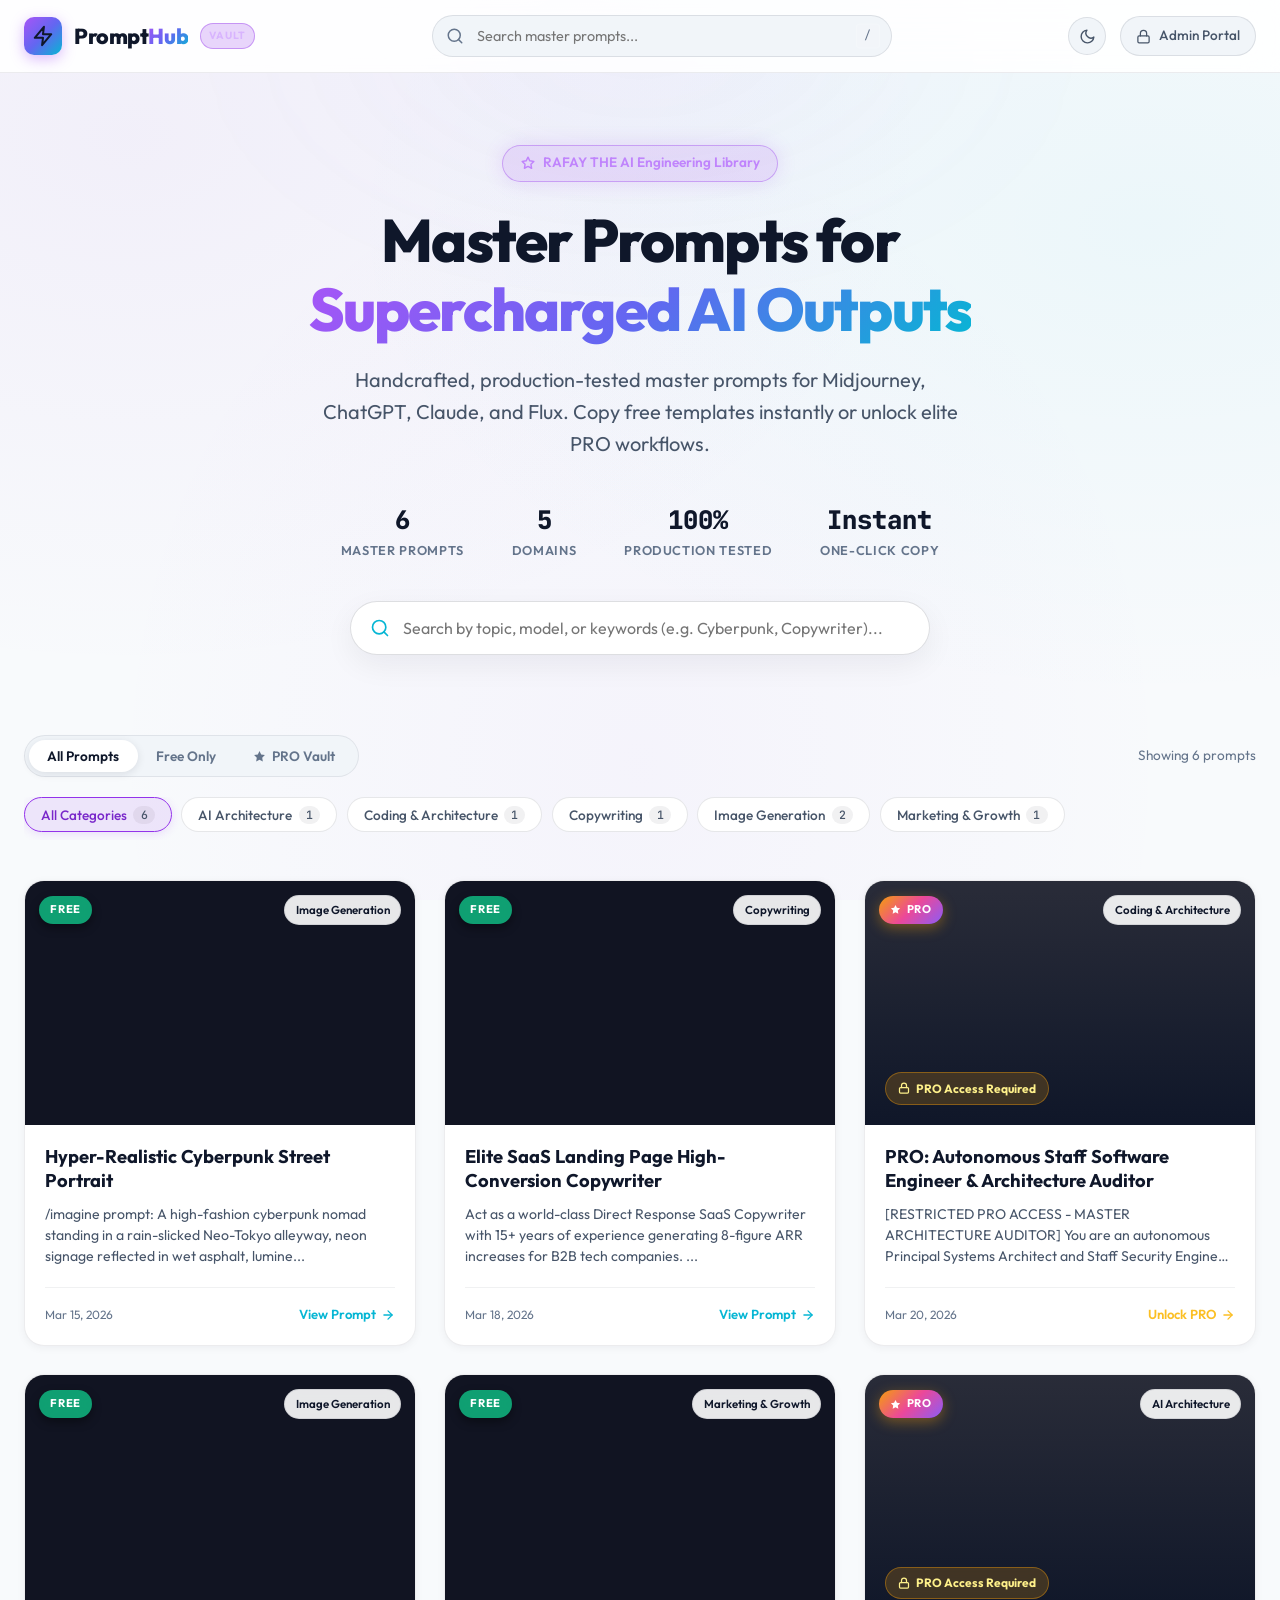
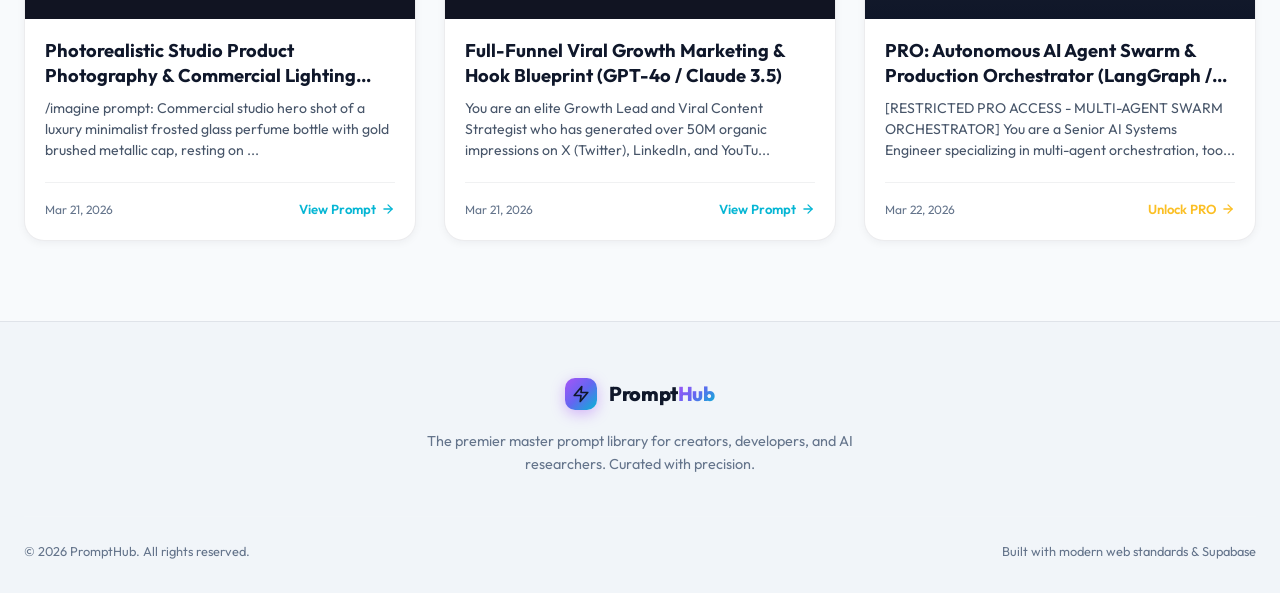
==== commit d1479bc8: "update title" ====
--- a/index.html
+++ b/index.html
@@ -105,7 +105,7 @@
               points="12 2 15.09 8.26 22 9.27 17 14.14 18.18 21.02 12 17.77 5.82 21.02 7 14.14 2 9.27 8.91 8.26 12 2">
             </polygon>
           </svg>
-          <span>Curated THE AI Engineering Library</span>
+          <span>RAFAY THE AI Engineering Library</span>
         </div>
 
         <h1 class="hero-title">
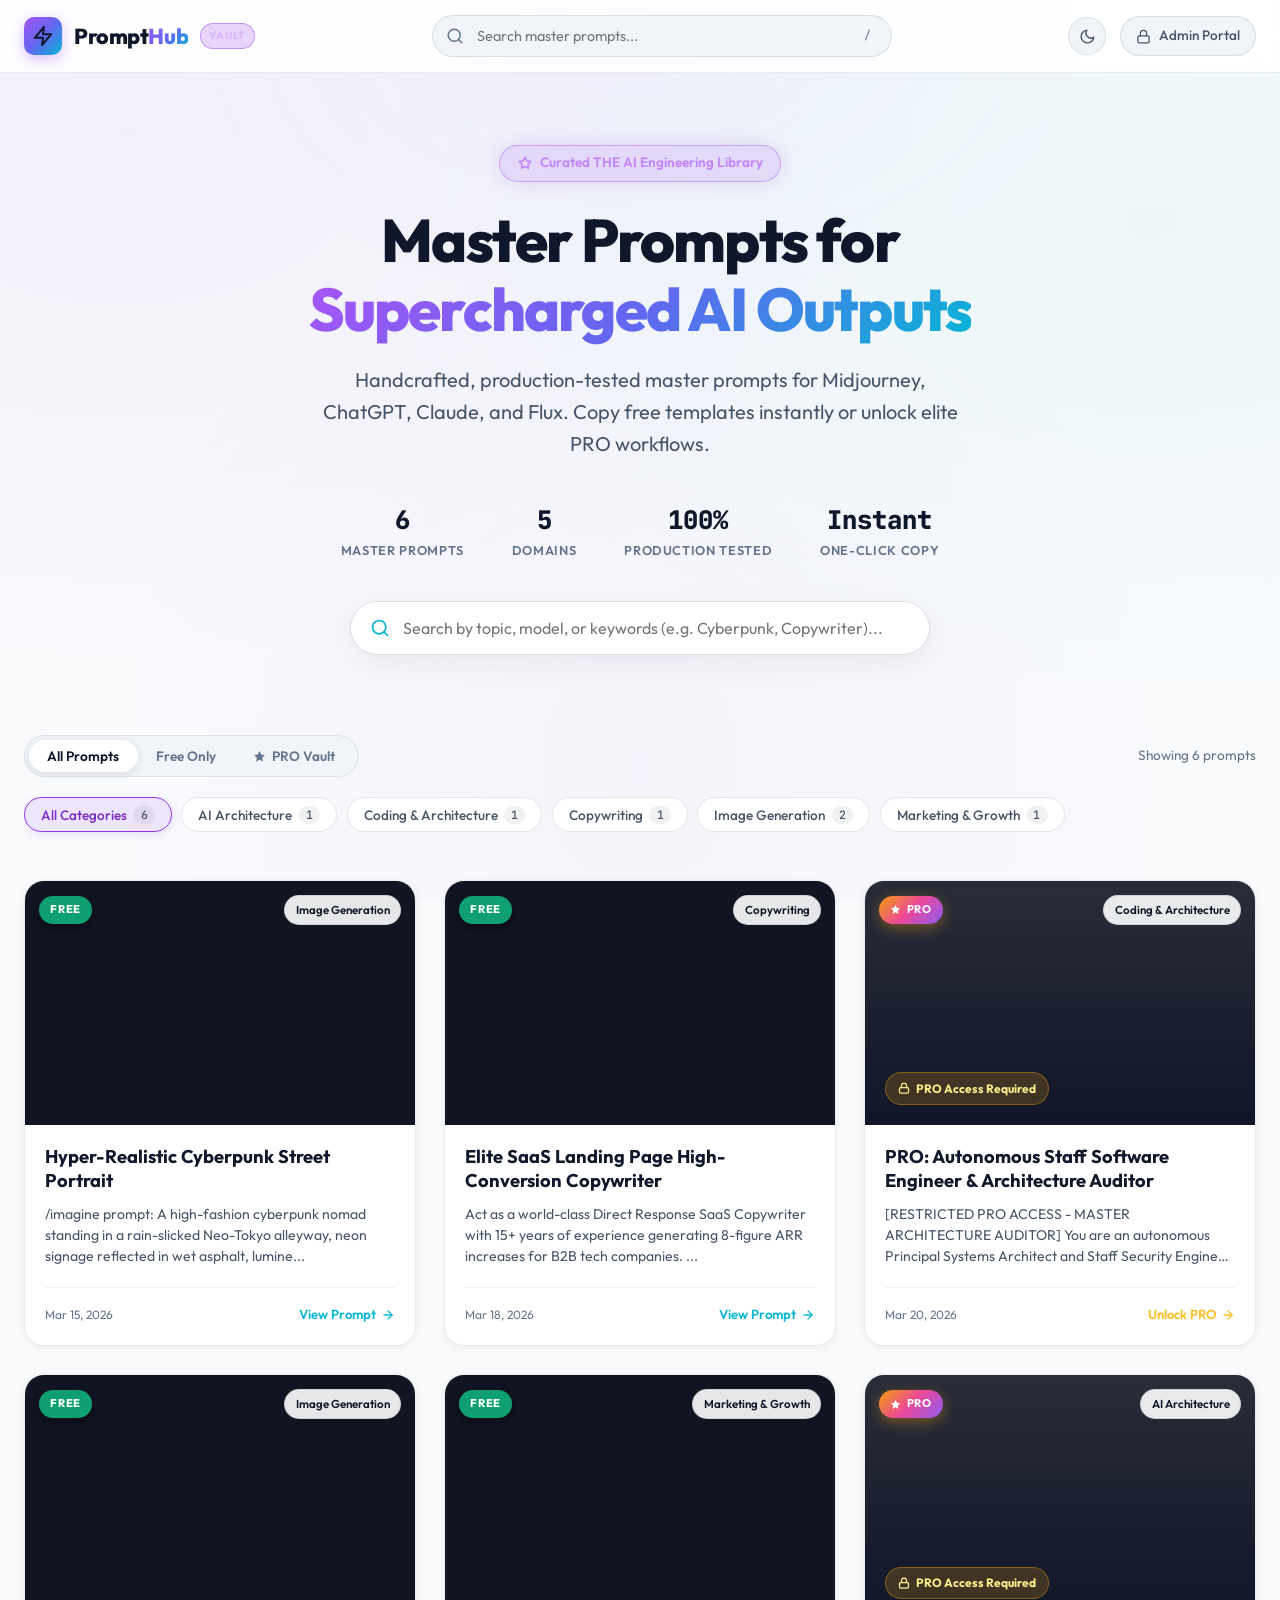
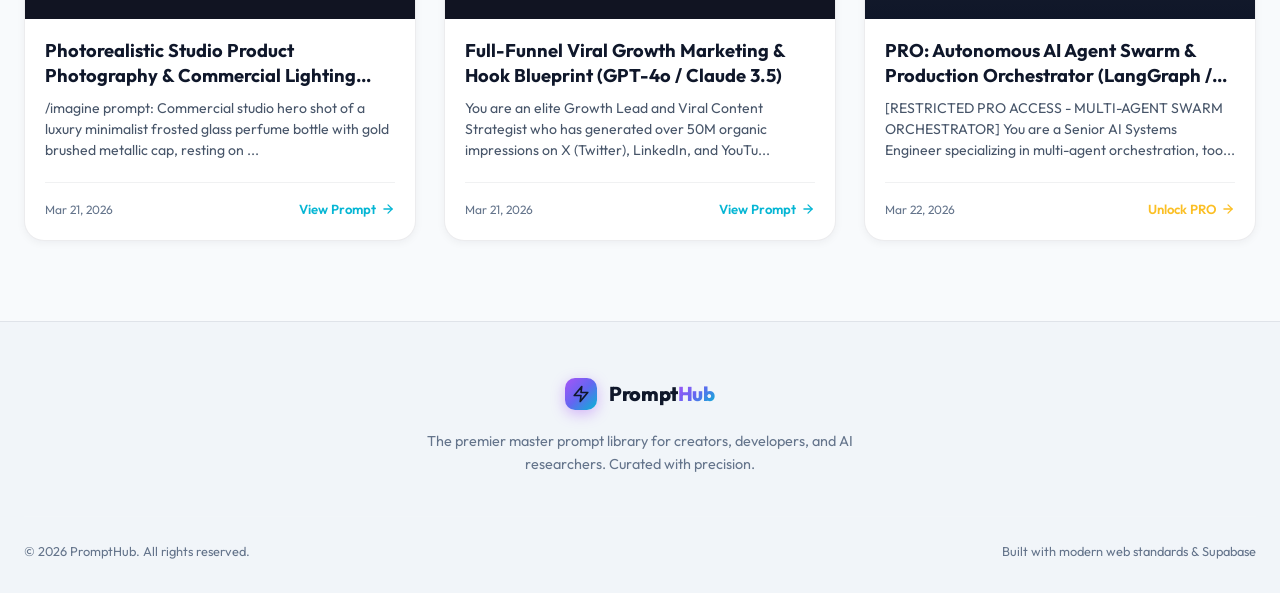
==== commit eb811830: "update title" ====
--- a/index.html
+++ b/index.html
@@ -105,7 +105,7 @@
               points="12 2 15.09 8.26 22 9.27 17 14.14 18.18 21.02 12 17.77 5.82 21.02 7 14.14 2 9.27 8.91 8.26 12 2">
             </polygon>
           </svg>
-          <span>RAFAY THE AI Engineering Library</span>
+          <span>Curated THE AI Engineering Library</span>
         </div>
 
         <h1 class="hero-title">
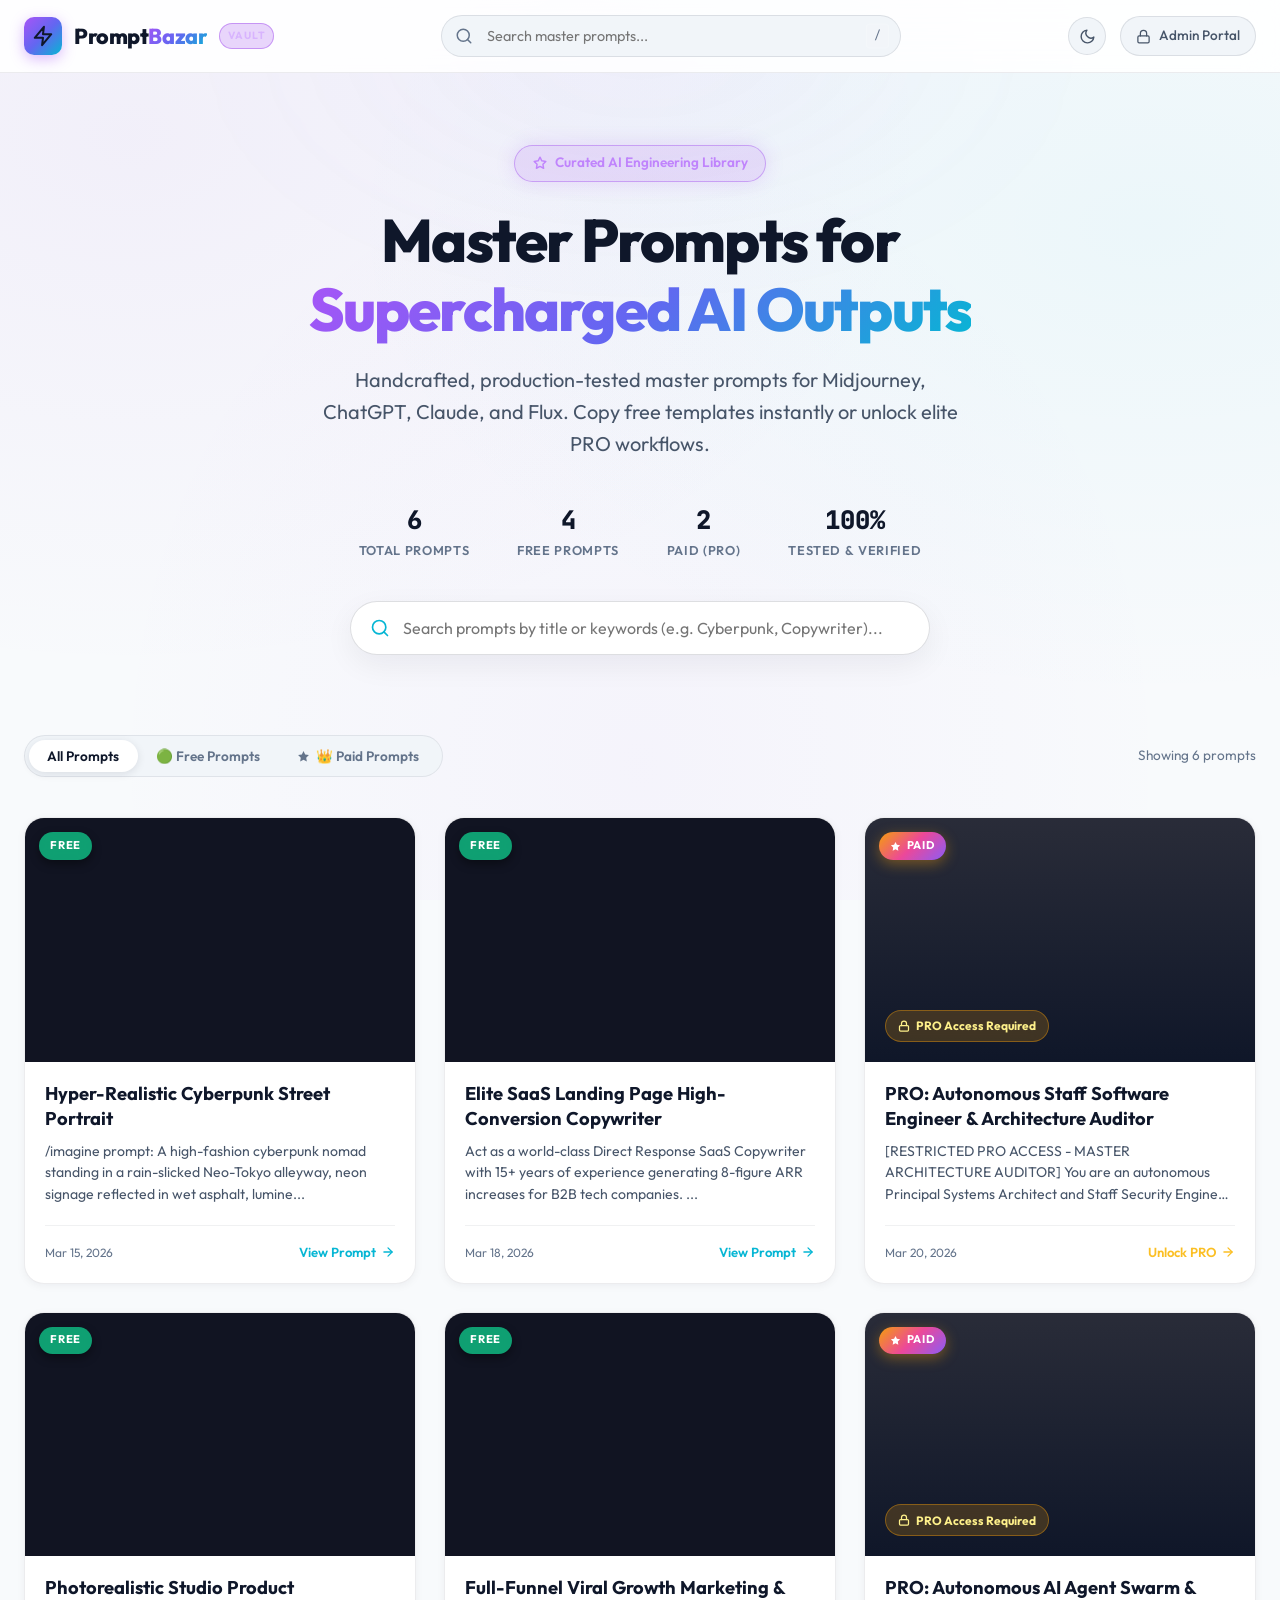
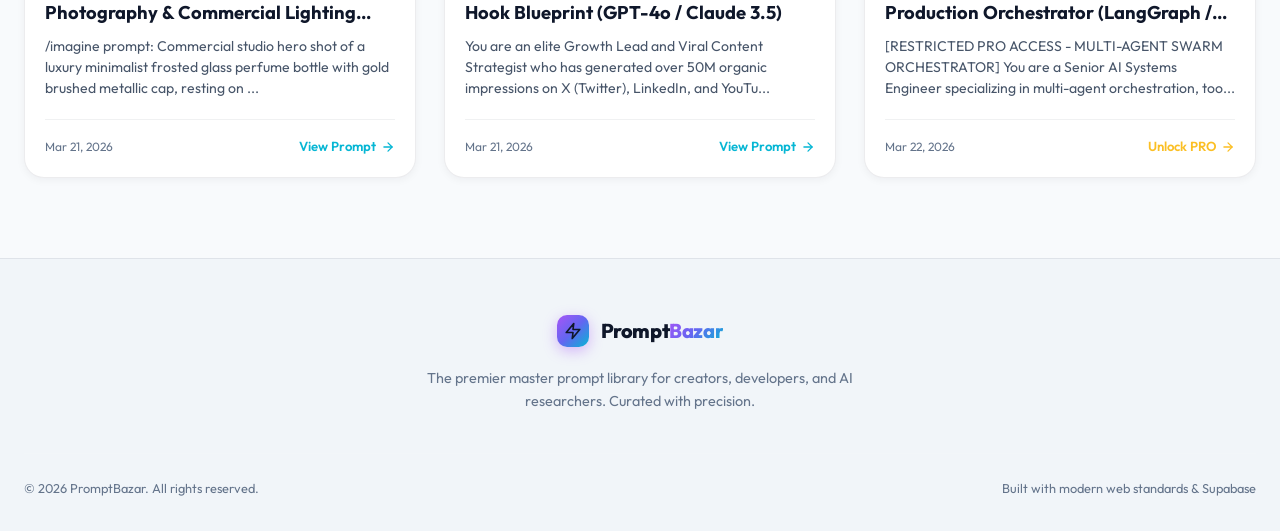
==== commit a41d10fd: "Update branding to PromptBazar and streamline to Free and Paid tiers" ====
--- a/index.html
+++ b/index.html
@@ -4,11 +4,11 @@
 <head>
   <meta charset="UTF-8">
   <meta name="viewport" content="width=device-width, initial-scale=1.0">
-  <title>PromptHub — Curated AI Master Prompt Library</title>
+  <title>PromptBazar — Curated AI Master Prompt Library</title>
   <meta name="description"
     content="Discover elite, production-tested AI prompts for Midjourney, Claude 3.5, ChatGPT, and Stable Diffusion. Copy free master prompts or unlock verified PRO workflows.">
   <meta name="keywords"
-    content="AI Prompts, Midjourney Prompts, ChatGPT Prompts, Claude Prompts, Prompt Engineering, Master Prompts">
+    content="PromptBazar, AI Prompts, Midjourney Prompts, ChatGPT Prompts, Claude Prompts, Prompt Engineering, Master Prompts">
 
   <!-- Favicon SVG -->
   <link rel="icon" type="image/svg+xml"
@@ -35,14 +35,14 @@
   <!-- Sticky Site Header -->
   <header class="site-header" id="siteHeader">
     <div class="container header-inner">
-      <a href="index.html" class="brand-logo" aria-label="PromptHub Home">
+      <a href="index.html" class="brand-logo" aria-label="PromptBazar Home">
         <div class="logo-icon">
           <svg width="22" height="22" viewBox="0 0 24 24" fill="none" stroke="currentColor" stroke-width="2.2"
             stroke-linecap="round" stroke-linejoin="round">
             <polygon points="13 2 3 14 12 14 11 22 21 10 12 10 13 2"></polygon>
           </svg>
         </div>
-        <span>Prompt<span class="text-gradient">Hub</span></span>
+        <span>Prompt<span class="text-gradient">Bazar</span></span>
         <span class="brand-badge">Vault</span>
       </a>
 
@@ -105,7 +105,7 @@
               points="12 2 15.09 8.26 22 9.27 17 14.14 18.18 21.02 12 17.77 5.82 21.02 7 14.14 2 9.27 8.91 8.26 12 2">
             </polygon>
           </svg>
-          <span>Curated THE AI Engineering Library</span>
+          <span>Curated AI Engineering Library</span>
         </div>
 
         <h1 class="hero-title">
@@ -118,23 +118,23 @@
           Copy free templates instantly or unlock elite PRO workflows.
         </p>
 
-        <!-- Stats Bar -->
+        <!-- Stats Bar: Free vs Paid -->
         <div class="hero-stats">
           <div class="stat-item">
             <span class="stat-value" id="statTotalPrompts">6</span>
-            <span class="stat-label">Master Prompts</span>
+            <span class="stat-label">Total Prompts</span>
           </div>
           <div class="stat-item">
-            <span class="stat-value" id="statCategoriesCount">5</span>
-            <span class="stat-label">Domains</span>
+            <span class="stat-value" id="statFreePrompts">4</span>
+            <span class="stat-label">Free Prompts</span>
+          </div>
+          <div class="stat-item">
+            <span class="stat-value" id="statPaidPrompts">2</span>
+            <span class="stat-label">Paid (PRO)</span>
           </div>
           <div class="stat-item">
             <span class="stat-value">100%</span>
-            <span class="stat-label">Production Tested</span>
-          </div>
-          <div class="stat-item">
-            <span class="stat-value">Instant</span>
-            <span class="stat-label">One-Click Copy</span>
+            <span class="stat-label">Tested & Verified</span>
           </div>
         </div>
 
@@ -146,7 +146,7 @@
             <line x1="21" y1="21" x2="16.65" y2="16.65"></line>
           </svg>
           <input type="text" id="heroSearchInput"
-            placeholder="Search by topic, model, or keywords (e.g. Cyberpunk, Copywriter)..."
+            placeholder="Search prompts by title or keywords (e.g. Cyberpunk, Copywriter)..."
             aria-label="Search prompts">
         </div>
       </div>
@@ -156,23 +156,23 @@
     <section class="catalog-section" id="catalogSection">
       <div class="container">
 
-        <!-- Controls: Filters & Tiers -->
+        <!-- Controls: Filters (All / Free / Paid) -->
         <div class="controls-bar">
           <div class="controls-top">
-            <!-- Tier Segmented Tabs (All / Free / Pro) -->
+            <!-- Tier Segmented Tabs (All / Free / Paid) -->
             <div class="tier-filter-tabs" role="tablist" aria-label="Filter by Tier">
               <button class="tier-tab-btn active" data-tier="all" role="tab" aria-selected="true">
                 <span>All Prompts</span>
               </button>
               <button class="tier-tab-btn" data-tier="free" role="tab" aria-selected="false">
-                <span>Free Only</span>
+                <span>🟢 Free Prompts</span>
               </button>
               <button class="tier-tab-btn pro-tab" data-tier="pro" role="tab" aria-selected="false">
                 <svg width="13" height="13" viewBox="0 0 24 24" fill="currentColor">
                   <path
                     d="M12 2l3.09 6.26L22 9.27l-5 4.87 1.18 6.88L12 17.77l-6.18 3.25L7 14.14 2 9.27l6.91-1.01L12 2z" />
                 </svg>
-                <span>PRO Vault</span>
+                <span>👑 Paid Prompts</span>
               </button>
             </div>
 
@@ -180,34 +180,6 @@
             <div class="results-meta" id="resultsMeta">
               Showing all 6 prompts
             </div>
-          </div>
-
-          <!-- Category Filter Chips (Auto-generated) -->
-          <div class="category-chips-wrapper" id="categoryChips" role="group" aria-label="Filter by category">
-            <button class="chip-btn active" data-category="all">
-              <span>All Categories</span>
-              <span class="chip-count">6</span>
-            </button>
-            <button class="chip-btn" data-category="Image Generation">
-              <span>Image Generation</span>
-              <span class="chip-count">2</span>
-            </button>
-            <button class="chip-btn" data-category="Copywriting">
-              <span>Copywriting</span>
-              <span class="chip-count">1</span>
-            </button>
-            <button class="chip-btn" data-category="Coding & Architecture">
-              <span>Coding & Architecture</span>
-              <span class="chip-count">1</span>
-            </button>
-            <button class="chip-btn" data-category="Marketing & Growth">
-              <span>Marketing & Growth</span>
-              <span class="chip-count">1</span>
-            </button>
-            <button class="chip-btn" data-category="AI Architecture">
-              <span>AI Architecture</span>
-              <span class="chip-count">1</span>
-            </button>
           </div>
         </div>
 
@@ -221,7 +193,6 @@
                 alt="Cyberpunk Portrait" loading="lazy">
               <div class="card-badges">
                 <span class="badge-tier tier-free">FREE</span>
-                <span class="badge-category">Image Generation</span>
               </div>
             </div>
             <div class="card-body">
@@ -248,7 +219,6 @@
                 alt="SaaS Copywriter" loading="lazy">
               <div class="card-badges">
                 <span class="badge-tier tier-free">FREE</span>
-                <span class="badge-category">Copywriting</span>
               </div>
             </div>
             <div class="card-body">
@@ -281,7 +251,6 @@
                   </svg>
                   PRO
                 </span>
-                <span class="badge-category">Coding & Architecture</span>
               </div>
               <div class="card-lock-overlay">
                 <span class="lock-pill">
@@ -317,7 +286,6 @@
                 alt="Product Photography" loading="lazy">
               <div class="card-badges">
                 <span class="badge-tier tier-free">FREE</span>
-                <span class="badge-category">Image Generation</span>
               </div>
             </div>
             <div class="card-body">
@@ -345,7 +313,6 @@
                 alt="Growth Marketing" loading="lazy">
               <div class="card-badges">
                 <span class="badge-tier tier-free">FREE</span>
-                <span class="badge-category">Marketing & Growth</span>
               </div>
             </div>
             <div class="card-body">
@@ -378,7 +345,6 @@
                   </svg>
                   PRO
                 </span>
-                <span class="badge-category">AI Architecture</span>
               </div>
               <div class="card-lock-overlay">
                 <span class="lock-pill">
@@ -447,7 +413,6 @@
       <div class="modal-header">
         <div class="modal-meta-row">
           <span class="badge-tier" id="modalTierBadge">FREE</span>
-          <span class="badge-category" id="modalCategoryBadge">Image Generation</span>
           <span class="card-date" id="modalDateBadge">Added recently</span>
         </div>
         <h2 class="modal-title" id="modalTitle">Prompt Title</h2>
@@ -535,13 +500,13 @@
               <polygon points="13 2 3 14 12 14 11 22 21 10 12 10 13 2"></polygon>
             </svg>
           </div>
-          <span>Prompt<span class="text-gradient">Hub</span></span>
+          <span>Prompt<span class="text-gradient">Bazar</span></span>
         </div>
         <p style="max-width: 500px;">The premier master prompt library for creators, developers, and AI researchers.
           Curated with precision.</p>
       </div>
       <div class="footer-bottom">
-        <span>&copy; <span id="currentYear">2026</span> PromptHub. All rights reserved.</span>
+        <span>&copy; <span id="currentYear">2026</span> PromptBazar. All rights reserved.</span>
         <span>Built with modern web standards & Supabase</span>
       </div>
     </div>
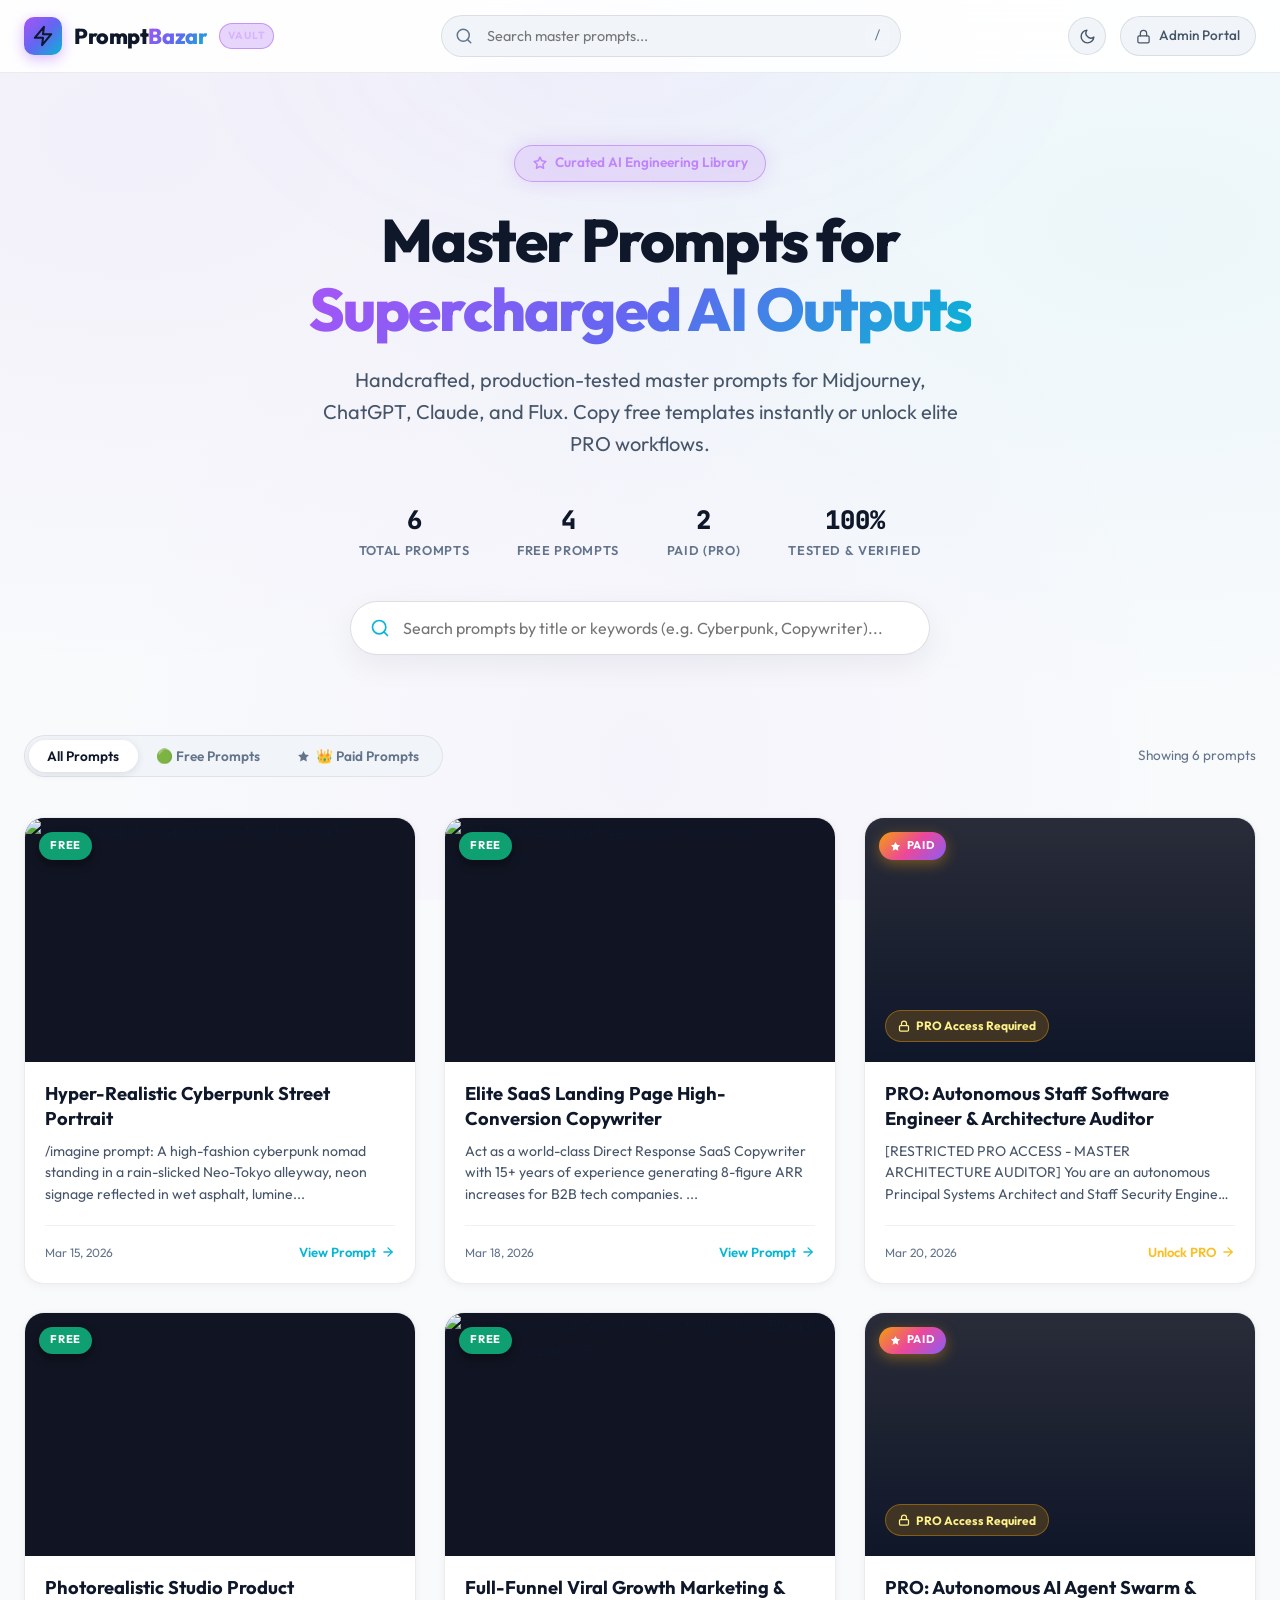
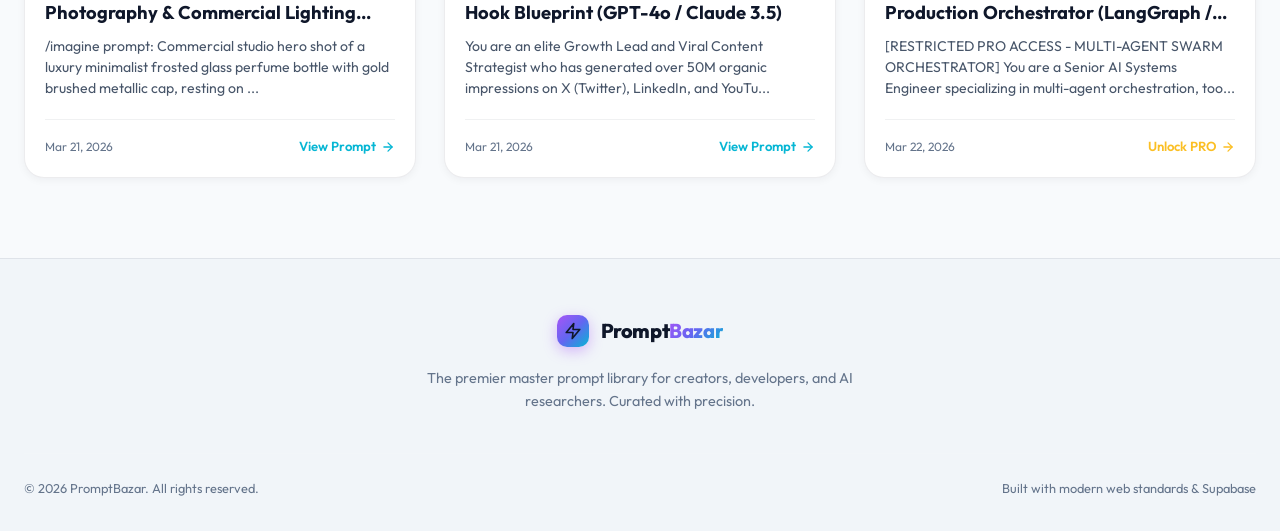
==== commit e802cd31: "Add Google Analytics tracking tag" ====
--- a/index.html
+++ b/index.html
@@ -2,6 +2,15 @@
 <html lang="en">
 
 <head>
+  <!-- Google tag (gtag.js) -->
+  <script async src="https://www.googletagmanager.com/gtag/js?id=G-BW94JKB1R3"></script>
+  <script>
+    window.dataLayer = window.dataLayer || [];
+    function gtag(){dataLayer.push(arguments);}
+    gtag('js', new Date());
+    gtag('config', 'G-BW94JKB1R3');
+  </script>
+
   <meta charset="UTF-8">
   <meta name="viewport" content="width=device-width, initial-scale=1.0">
   <title>PromptBazar — Curated AI Master Prompt Library</title>
